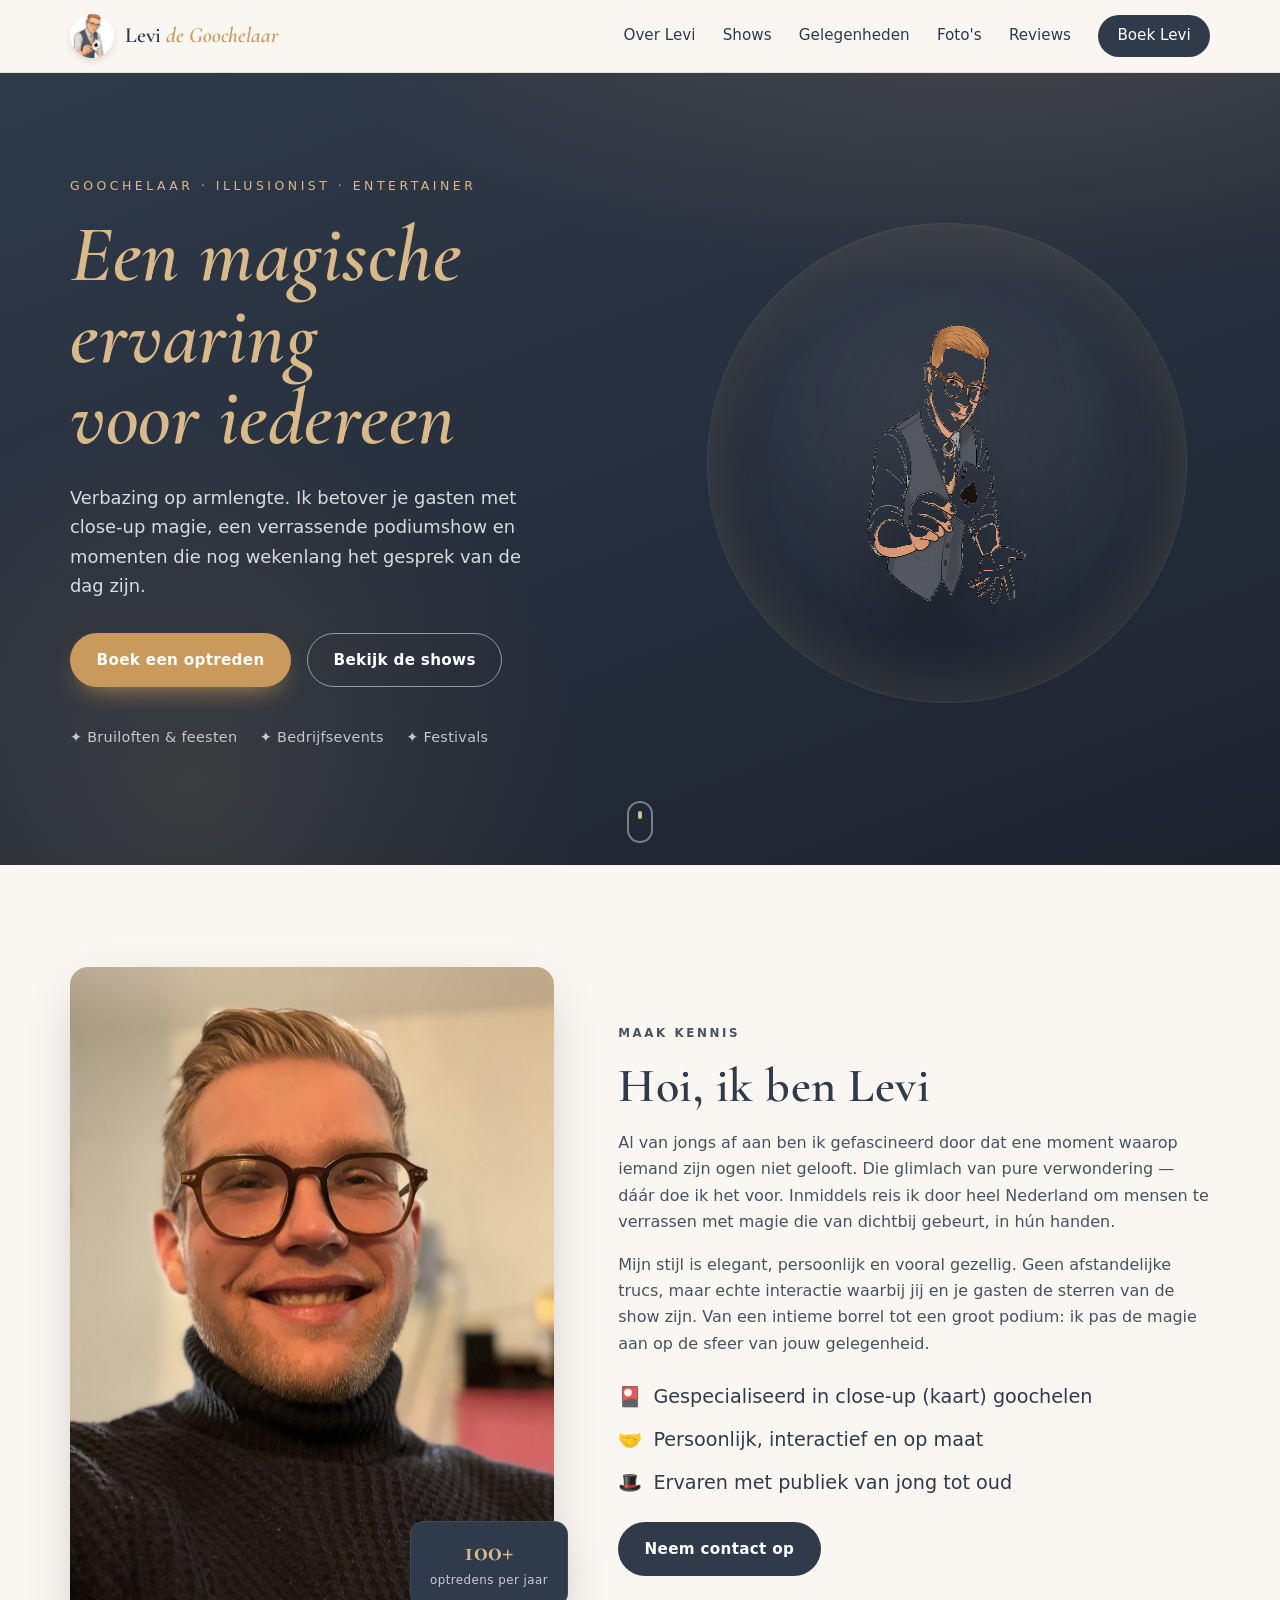
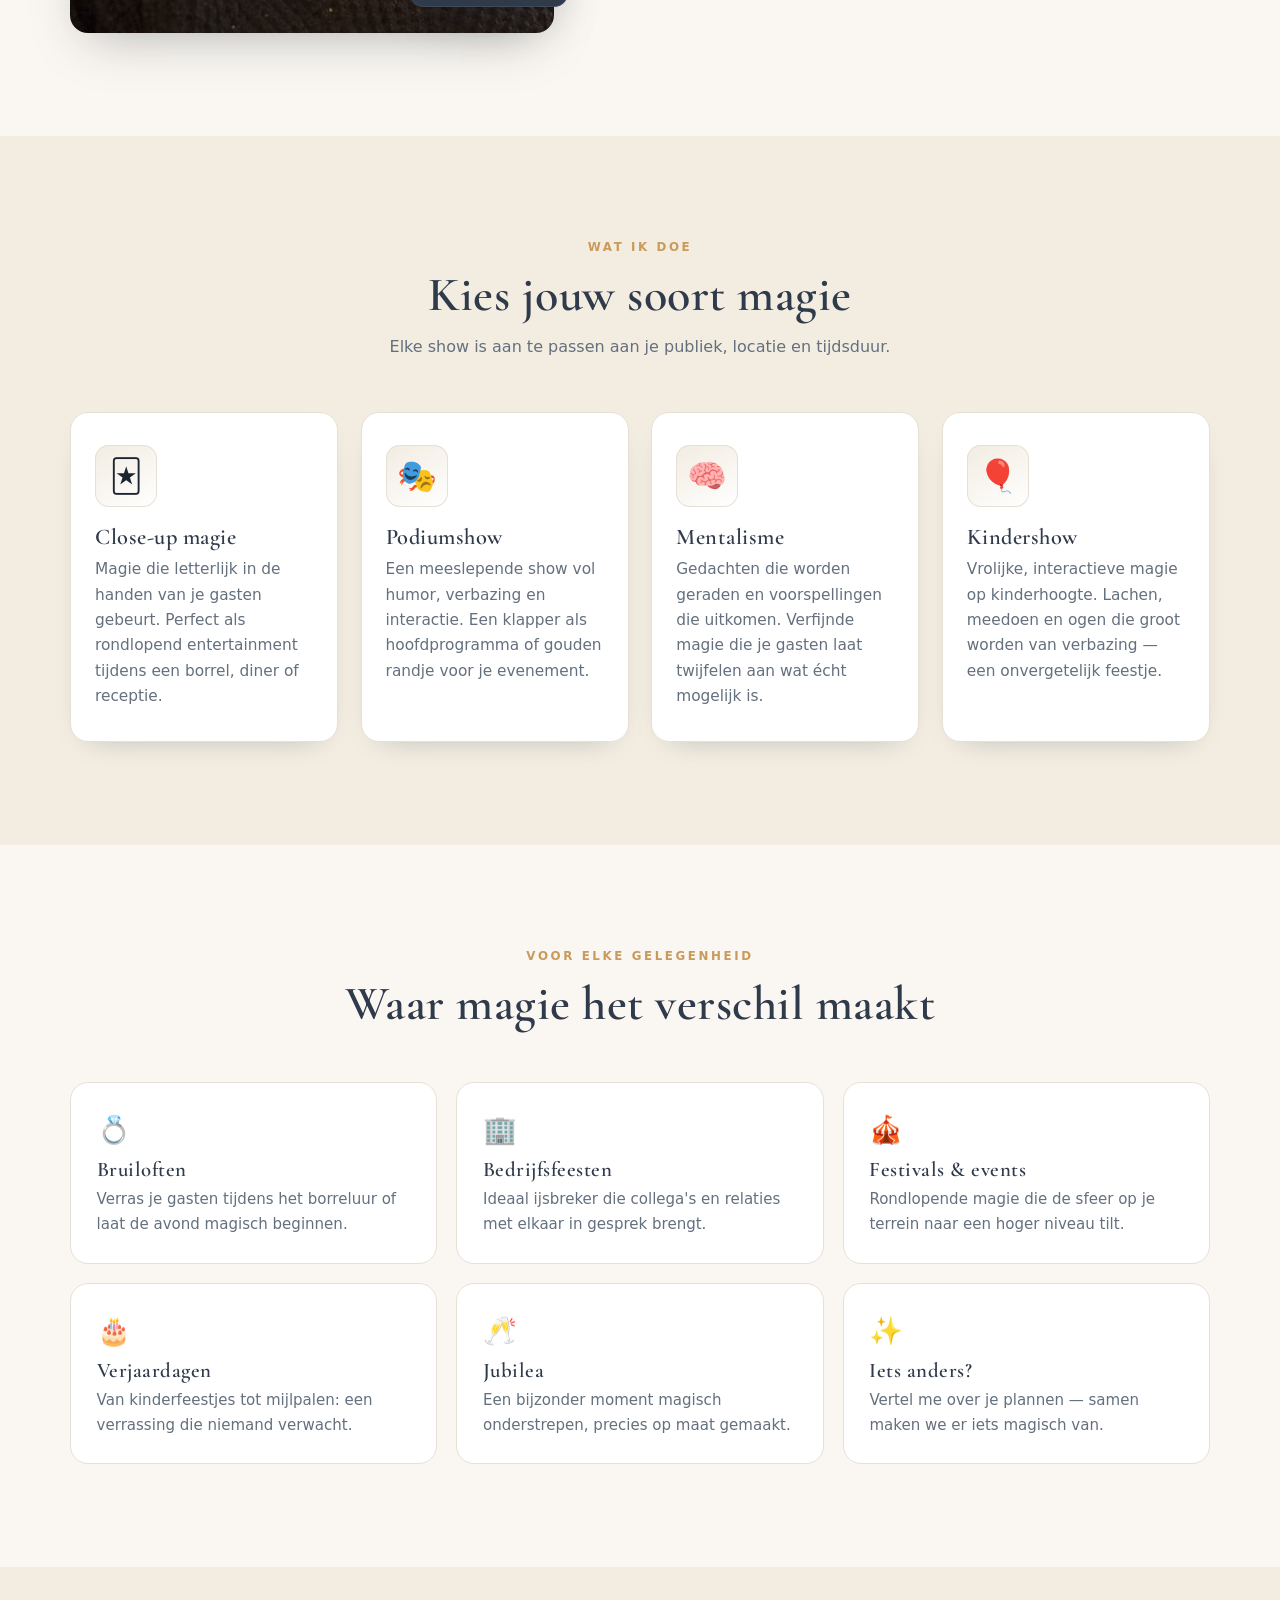
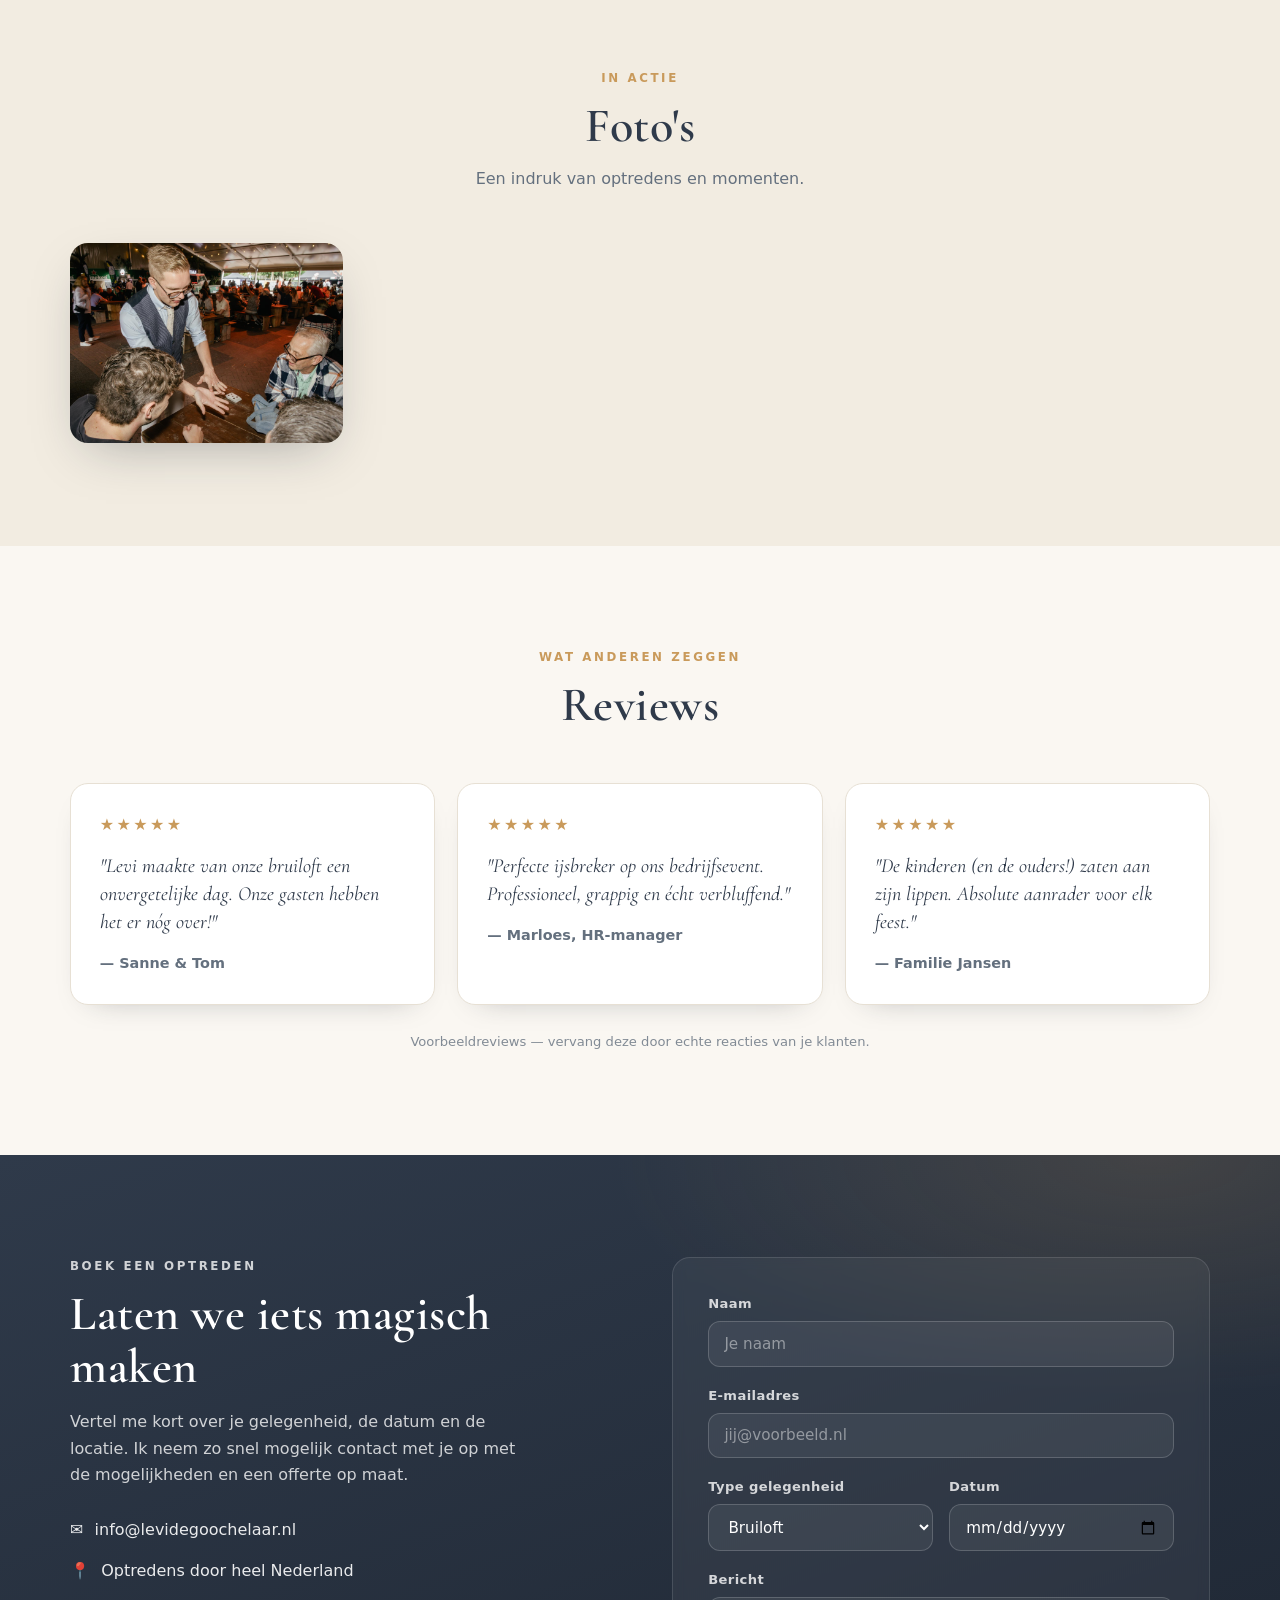
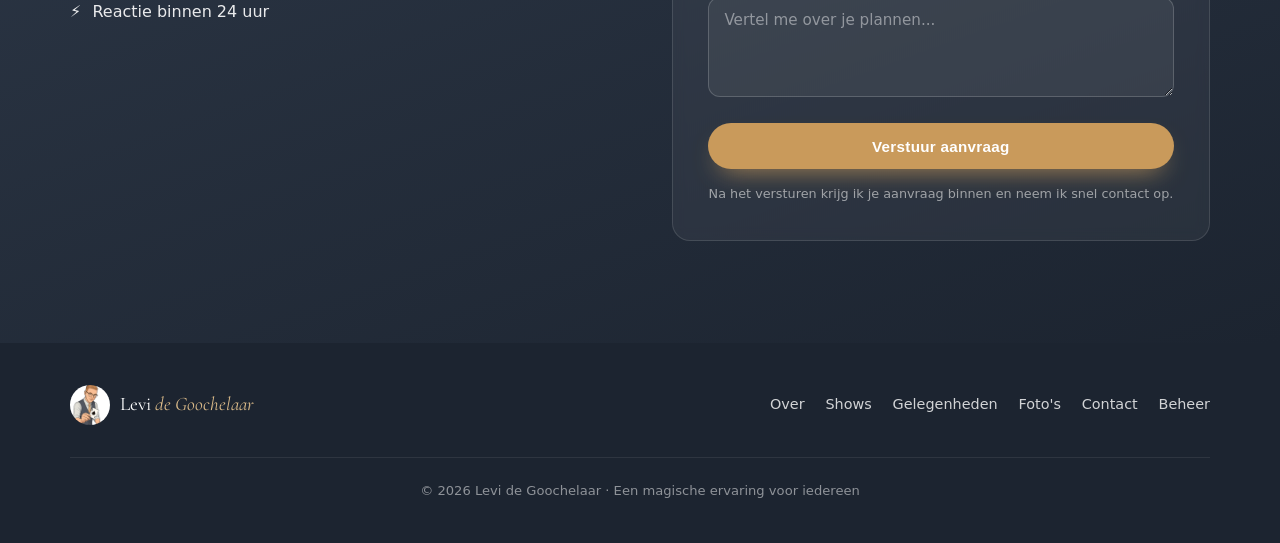
==== index.html @ 63e14ef1 "Contactformulier via Netlify Forms Formulier omgezet naar Netlify Forms (opslag + e-mailnotificatie)" ====
<!DOCTYPE html>
<html lang="nl">
<head>
  <meta charset="UTF-8" />
  <meta name="viewport" content="width=device-width, initial-scale=1.0" />
  <title>Levi de Goochelaar — Een magische ervaring voor iedereen</title>
  <meta name="description" content="Levi de Goochelaar verzorgt verbluffende close-up magie, podiumshows en kindershows voor bruiloften, bedrijfsfeesten, festivals en verjaardagen. Boek een magische ervaring!" />
  <meta name="theme-color" content="#2f3a4a" />

  <!-- Open Graph / social -->
  <meta property="og:type" content="website" />
  <meta property="og:title" content="Levi de Goochelaar — Een magische ervaring voor iedereen" />
  <meta property="og:description" content="Verbluffende close-up magie, podiumshows en kindershows voor elke gelegenheid." />
  <meta property="og:image" content="assets/img/logo-square.png" />
  <meta property="og:url" content="https://levidegoochelaar.nl" />
  <meta name="twitter:card" content="summary_large_image" />

  <link rel="canonical" href="https://levidegoochelaar.nl" />
  <link rel="preconnect" href="https://fonts.googleapis.com" />
  <link rel="preconnect" href="https://fonts.gstatic.com" crossorigin />
  <link href="https://fonts.googleapis.com/css2?family=Cormorant+Garamond:ital,wght@0,500;0,600;1,500;1,600&display=swap" rel="stylesheet" />
  <link rel="icon" type="image/png" sizes="32x32" href="assets/img/favicon-32.png" />
  <link rel="apple-touch-icon" href="assets/img/favicon-180.png" />
  <link rel="stylesheet" href="styles.css" />
  <script>document.documentElement.className += " js";</script>

  <!-- Structured data for search engines -->
  <script type="application/ld+json">
  {
    "@context": "https://schema.org",
    "@type": "Person",
    "name": "Levi de Goochelaar",
    "jobTitle": "Goochelaar",
    "description": "Goochelaar gespecialiseerd in close-up magie, podiumshows en kindershows.",
    "url": "https://levidegoochelaar.nl",
    "areaServed": "Nederland",
    "knowsAbout": ["Close-up magie", "Podiumshow", "Kindershow", "Mentalisme"]
  }
  </script>
</head>
<body>

  <!-- NAVIGATION -->
  <header class="nav" id="top">
    <div class="nav__inner">
      <a class="nav__brand" href="#top" aria-label="Levi de Goochelaar — naar boven">
        <img src="assets/img/favicon-180.png" alt="" class="nav__logo" width="44" height="44" />
        <span class="nav__name">Levi <em>de Goochelaar</em></span>
      </a>

      <button class="nav__toggle" id="navToggle" aria-label="Menu openen" aria-expanded="false">
        <span></span><span></span><span></span>
      </button>

      <nav class="nav__menu" id="navMenu">
        <a href="#over">Over Levi</a>
        <a href="#shows">Shows</a>
        <a href="#gelegenheden">Gelegenheden</a>
        <a href="#fotos">Foto's</a>
        <a href="#reviews">Reviews</a>
        <a href="#contact" class="nav__cta">Boek Levi</a>
      </nav>
    </div>
  </header>

  <!-- HERO -->
  <section class="hero">
    <div class="hero__glow" aria-hidden="true"></div>
    <div class="hero__inner">
      <div class="hero__text">
        <p class="hero__eyebrow" data-cms="hero.eyebrow">Goochelaar &middot; Illusionist &middot; Entertainer</p>
        <h1 class="hero__title"><span data-cms="hero.titleTop">Een magische ervaring</span><br><span data-cms="hero.titleBottom">voor iedereen</span></h1>
        <p class="hero__lead" data-cms="hero.lead">
          Verbazing op armlengte. Ik betover je gasten met close-up magie, een verrassende
          podiumshow en momenten die nog wekenlang het gesprek van de dag zijn.
        </p>
        <div class="hero__actions">
          <a href="#contact" class="btn btn--gold" data-cms="hero.ctaPrimary">Boek een optreden</a>
          <a href="#shows" class="btn btn--ghost" data-cms="hero.ctaSecondary">Bekijk de shows</a>
        </div>
        <ul class="hero__badges">
          <li>✦ Bruiloften &amp; feesten</li>
          <li>✦ Bedrijfsevents</li>
          <li>✦ Festivals</li>
        </ul>
      </div>
      <div class="hero__art">
        <div class="hero__disc" aria-hidden="true"></div>
        <img src="assets/img/levi-figure.png" alt="Illustratie van Levi de Goochelaar met een schoppenaas" class="hero__figure" width="500" height="500" data-cms="hero.figure" />
      </div>
    </div>
    <a href="#over" class="hero__scroll" aria-label="Scroll naar beneden">
      <span></span>
    </a>
  </section>

  <!-- OVER LEVI -->
  <section class="section" id="over">
    <div class="wrap over">
      <div class="over__media reveal">
        <img src="assets/img/levi-portret.jpg" alt="Portret van Levi" width="500" height="666" data-cms="about.portrait" />
        <div class="over__badge">
          <strong data-cms="about.badgeNumber">100+</strong>
          <span data-cms="about.badgeLabel">optredens per jaar</span>
        </div>
      </div>
      <div class="over__text reveal">
        <p class="eyebrow" data-cms="about.eyebrow">Maak kennis</p>
        <h2 data-cms="about.heading">Hoi, ik ben Levi</h2>
        <p data-cms="about.p1">
          Al van jongs af aan ben ik gefascineerd door dat ene moment waarop iemand zijn ogen
          niet gelooft. Die glimlach van pure verwondering — dáár doe ik het voor. Inmiddels reis
          ik door heel Nederland om mensen te verrassen met magie die van dichtbij gebeurt, in
          hún handen.
        </p>
        <p data-cms="about.p2">
          Mijn stijl is elegant, persoonlijk en vooral gezellig. Geen afstandelijke trucs, maar
          echte interactie waarbij jij en je gasten de sterren van de show zijn. Van een intieme
          borrel tot een groot podium: ik pas de magie aan op de sfeer van jouw gelegenheid.
        </p>
        <ul class="over__list">
          <li><span>🎴</span> <span data-cms="about.list.0">Gespecialiseerd in close-up kaart- &amp; muntmagie</span></li>
          <li><span>🤝</span> <span data-cms="about.list.1">Persoonlijk, interactief en op maat</span></li>
          <li><span>🎩</span> <span data-cms="about.list.2">Ervaren met publiek van jong tot oud</span></li>
        </ul>
        <a href="#contact" class="btn btn--dark">Neem contact op</a>
      </div>
    </div>
  </section>

  <!-- SHOWS -->
  <section class="section section--tint" id="shows">
    <div class="wrap">
      <div class="section__head reveal">
        <p class="eyebrow" data-cms="shows.eyebrow">Wat ik doe</p>
        <h2 data-cms="shows.heading">Kies jouw soort magie</h2>
        <p class="section__sub" data-cms="shows.sub">Elke show is aan te passen aan je publiek, locatie en tijdsduur.</p>
      </div>
      <div class="cards">
        <article class="card reveal">
          <div class="card__icon">🃏</div>
          <h3 data-cms="shows.items.0.title">Close-up magie</h3>
          <p data-cms="shows.items.0.text">
            Magie die letterlijk in de handen van je gasten gebeurt. Perfect als rondlopend
            entertainment tijdens een borrel, diner of receptie.
          </p>
        </article>
        <article class="card reveal">
          <div class="card__icon">🎭</div>
          <h3 data-cms="shows.items.1.title">Podiumshow</h3>
          <p data-cms="shows.items.1.text">
            Een meeslepende show vol humor, verbazing en interactie. Een klapper als
            hoofdprogramma of gouden randje voor je evenement.
          </p>
        </article>
        <article class="card reveal">
          <div class="card__icon">🧠</div>
          <h3 data-cms="shows.items.2.title">Mentalisme</h3>
          <p data-cms="shows.items.2.text">
            Gedachten die worden geraden en voorspellingen die uitkomen. Verfijnde magie die
            je gasten laat twijfelen aan wat écht mogelijk is.
          </p>
        </article>
        <article class="card reveal">
          <div class="card__icon">🎈</div>
          <h3 data-cms="shows.items.3.title">Kindershow</h3>
          <p data-cms="shows.items.3.text">
            Vrolijke, interactieve magie op kinderhoogte. Lachen, meedoen en ogen die groot
            worden van verbazing — een onvergetelijk feestje.
          </p>
        </article>
      </div>
    </div>
  </section>

  <!-- GELEGENHEDEN -->
  <section class="section" id="gelegenheden">
    <div class="wrap">
      <div class="section__head reveal">
        <p class="eyebrow" data-cms="occasions.eyebrow">Voor elke gelegenheid</p>
        <h2 data-cms="occasions.heading">Waar magie het verschil maakt</h2>
      </div>
      <div class="occasions">
        <div class="occasion reveal"><span>💍</span><h3 data-cms="occasions.items.0.title">Bruiloften</h3><p data-cms="occasions.items.0.text">Verras je gasten tijdens het borreluur of laat de avond magisch beginnen.</p></div>
        <div class="occasion reveal"><span>🏢</span><h3 data-cms="occasions.items.1.title">Bedrijfsfeesten</h3><p data-cms="occasions.items.1.text">Ideaal ijsbreker die collega's en relaties met elkaar in gesprek brengt.</p></div>
        <div class="occasion reveal"><span>🎪</span><h3 data-cms="occasions.items.2.title">Festivals &amp; events</h3><p data-cms="occasions.items.2.text">Rondlopende magie die de sfeer op je terrein naar een hoger niveau tilt.</p></div>
        <div class="occasion reveal"><span>🎂</span><h3 data-cms="occasions.items.3.title">Verjaardagen</h3><p data-cms="occasions.items.3.text">Van kinderfeestjes tot mijlpalen: een verrassing die niemand verwacht.</p></div>
        <div class="occasion reveal"><span>🥂</span><h3 data-cms="occasions.items.4.title">Jubilea</h3><p data-cms="occasions.items.4.text">Een bijzonder moment magisch onderstrepen, precies op maat gemaakt.</p></div>
        <div class="occasion reveal"><span>✨</span><h3 data-cms="occasions.items.5.title">Iets anders?</h3><p data-cms="occasions.items.5.text">Vertel me over je plannen — samen maken we er iets magisch van.</p></div>
      </div>
    </div>
  </section>

  <!-- FOTO'S -->
  <section class="section section--tint" id="fotos">
    <div class="wrap">
      <div class="section__head reveal">
        <p class="eyebrow" data-cms="gallery.eyebrow">In actie</p>
        <h2 data-cms="gallery.heading">Foto's</h2>
        <p class="section__sub" data-cms="gallery.sub">Een indruk van optredens en momenten.</p>
      </div>
      <div class="gallery" id="gallery">
        <figure class="gallery__item gallery__item--tall reveal">
          <img src="assets/img/event-trio.jpg" alt="Levi in driedelig pak met twee anderen" loading="lazy" />
        </figure>
        <figure class="gallery__item reveal">
          <img src="assets/img/event-piano.jpg" alt="Levi speelt piano tijdens een event" loading="lazy" />
        </figure>
        <figure class="gallery__item reveal">
          <img src="assets/img/logo-square.png" alt="Levi de Goochelaar logo" loading="lazy" />
        </figure>
        <figure class="gallery__item reveal">
          <img src="assets/img/levi-portret.jpg" alt="Portret van Levi" loading="lazy" />
        </figure>
      </div>
    </div>
  </section>

  <!-- REVIEWS -->
  <section class="section" id="reviews">
    <div class="wrap">
      <div class="section__head reveal">
        <p class="eyebrow" data-cms="reviews.eyebrow">Wat anderen zeggen</p>
        <h2 data-cms="reviews.heading">Reviews</h2>
      </div>
      <div class="reviews">
        <blockquote class="review reveal">
          <div class="review__stars">★★★★★</div>
          <p data-cms="reviews.items.0.quote">"Levi maakte van onze bruiloft een onvergetelijke dag. Onze gasten hebben het er nóg over!"</p>
          <cite data-cms="reviews.items.0.author">— Sanne &amp; Tom</cite>
        </blockquote>
        <blockquote class="review reveal">
          <div class="review__stars">★★★★★</div>
          <p data-cms="reviews.items.1.quote">"Perfecte ijsbreker op ons bedrijfsevent. Professioneel, grappig en écht verbluffend."</p>
          <cite data-cms="reviews.items.1.author">— Marloes, HR-manager</cite>
        </blockquote>
        <blockquote class="review reveal">
          <div class="review__stars">★★★★★</div>
          <p data-cms="reviews.items.2.quote">"De kinderen (en de ouders!) zaten aan zijn lippen. Absolute aanrader voor elk feest."</p>
          <cite data-cms="reviews.items.2.author">— Familie Jansen</cite>
        </blockquote>
      </div>
      <p class="reviews__note">Voorbeeldreviews — vervang deze door echte reacties van je klanten.</p>
    </div>
  </section>

  <!-- CONTACT -->
  <section class="section section--dark" id="contact">
    <div class="wrap contact">
      <div class="contact__intro reveal">
        <p class="eyebrow eyebrow--light" data-cms="contact.eyebrow">Boek een optreden</p>
        <h2 data-cms="contact.heading">Laten we iets magisch maken</h2>
        <p data-cms="contact.intro">
          Vertel me kort over je gelegenheid, de datum en de locatie. Ik neem zo snel mogelijk
          contact met je op met de mogelijkheden en een offerte op maat.
        </p>
        <ul class="contact__details">
          <li><span>✉️</span> <a href="mailto:info@levidegoochelaar.nl" data-cms="contact.email" data-cms-email>info@levidegoochelaar.nl</a></li>
          <li><span>📍</span> <span data-cms="contact.detailLocation">Optredens door heel Nederland</span></li>
          <li><span>⚡</span> <span data-cms="contact.detailResponse">Reactie binnen 24 uur</span></li>
        </ul>
      </div>

      <form class="contact__form reveal" id="contactForm" name="contact" method="POST" data-netlify="true" netlify-honeypot="bot-field" action="/bedankt.html">
        <!-- Nodig voor Netlify Forms -->
        <input type="hidden" name="form-name" value="contact" />
        <!-- Spam-val: mensen zien dit niet, bots vullen het in en worden geweigerd -->
        <p style="display:none;">
          <label>Niet invullen: <input name="bot-field" /></label>
        </p>
        <div class="field">
          <label for="naam">Naam</label>
          <input type="text" id="naam" name="Naam" required placeholder="Je naam" />
        </div>
        <div class="field">
          <label for="email">E-mailadres</label>
          <input type="email" id="email" name="Email" required placeholder="jij@voorbeeld.nl" />
        </div>
        <div class="field field--row">
          <div>
            <label for="soort">Type gelegenheid</label>
            <select id="soort" name="Gelegenheid">
              <option>Bruiloft</option>
              <option>Bedrijfsfeest</option>
              <option>Festival / event</option>
              <option>Verjaardag</option>
              <option>Jubileum</option>
              <option>Anders</option>
            </select>
          </div>
          <div>
            <label for="datum">Datum</label>
            <input type="date" id="datum" name="Datum" />
          </div>
        </div>
        <div class="field">
          <label for="bericht">Bericht</label>
          <textarea id="bericht" name="Bericht" rows="4" placeholder="Vertel me over je plannen..."></textarea>
        </div>
        <button type="submit" class="btn btn--gold btn--full">Verstuur aanvraag</button>
        <p class="contact__hint">Na het versturen krijg ik je aanvraag binnen en neem ik snel contact op.</p>
      </form>
    </div>
  </section>

  <!-- FOOTER -->
  <footer class="footer">
    <div class="wrap footer__inner">
      <div class="footer__brand">
        <img src="assets/img/favicon-180.png" alt="" width="40" height="40" />
        <span>Levi <em>de Goochelaar</em></span>
      </div>
      <nav class="footer__links">
        <a href="#over">Over</a>
        <a href="#shows">Shows</a>
        <a href="#gelegenheden">Gelegenheden</a>
        <a href="#fotos">Foto's</a>
        <a href="#contact">Contact</a>
        <a href="/admin/" class="footer__admin">Beheer</a>
      </nav>
      <p class="footer__copy">&copy; <span id="year"></span> Levi de Goochelaar &middot; Een magische ervaring voor iedereen</p>
    </div>
  </footer>

  <!-- Netlify Identity: nodig voor het inloggen op /admin -->
  <script src="https://identity.netlify.com/v1/netlify-identity-widget.js"></script>
  <script>
    if (window.netlifyIdentity) {
      window.netlifyIdentity.on("init", function (user) {
        if (!user) {
          window.netlifyIdentity.on("login", function () {
            document.location.href = "/admin/";
          });
        }
      });
    }
  </script>
  <script src="script.js"></script>
</body>
</html>
---- styles.css ----
/* ===== Levi de Goochelaar — styles ===== */
:root {
  --ink:        #1c2430;
  --charcoal:   #2f3a4a;
  --charcoal-2: #3a4657;
  --gold:       #c99a5b;
  --gold-soft:  #d9b988;
  --cream:      #faf7f2;
  --cream-2:    #f2ece1;
  --paper:      #ffffff;
  --muted:      #64707e;
  --line:       #e7e0d4;
  --shadow:     0 18px 50px -18px rgba(28, 36, 48, .35);
  --radius:     18px;
  --serif:      "Cormorant Garamond", "Georgia", "Times New Roman", serif;
  --sans:       "Segoe UI", system-ui, -apple-system, "Helvetica Neue", Arial, sans-serif;
}

* { box-sizing: border-box; margin: 0; padding: 0; }
html { scroll-behavior: smooth; }
body {
  font-family: var(--sans);
  color: var(--ink);
  background: var(--cream);
  line-height: 1.65;
  -webkit-font-smoothing: antialiased;
  overflow-x: hidden;
}
img { max-width: 100%; display: block; }
a { color: inherit; text-decoration: none; }

h1, h2, h3 { font-family: var(--serif); font-weight: 600; line-height: 1.1; letter-spacing: .5px; }

.wrap { width: min(1140px, 92vw); margin: 0 auto; }
.section { padding: clamp(3.5rem, 8vw, 7rem) 0; }
.section--tint { background: var(--cream-2); }

.eyebrow {
  text-transform: uppercase;
  letter-spacing: .22em;
  font-size: .74rem;
  font-weight: 700;
  color: var(--gold);
  margin-bottom: .7rem;
}
.eyebrow--light { color: var(--gold-soft); }

.section__head { text-align: center; max-width: 640px; margin: 0 auto clamp(2rem, 4vw, 3.2rem); }
.section__head h2 { font-size: clamp(2rem, 4.4vw, 3rem); color: var(--charcoal); }
.section__sub { color: var(--muted); margin-top: .8rem; }

/* ===== Buttons ===== */
.btn {
  display: inline-block;
  padding: .85rem 1.6rem;
  border-radius: 999px;
  font-weight: 600;
  font-size: .95rem;
  letter-spacing: .02em;
  cursor: pointer;
  border: 1.5px solid transparent;
  transition: transform .2s ease, box-shadow .2s ease, background .2s ease, color .2s ease;
  will-change: transform;
}
.btn:hover { transform: translateY(-2px); }
.btn--gold { background: var(--gold); color: #fff; box-shadow: 0 12px 26px -12px rgba(201,154,91,.9); }
.btn--gold:hover { background: #bd8c4b; }
.btn--ghost { border-color: rgba(255,255,255,.5); color: #fff; }
.btn--ghost:hover { background: rgba(255,255,255,.12); }
.btn--dark { background: var(--charcoal); color: #fff; }
.btn--dark:hover { background: var(--ink); }
.btn--full { width: 100%; text-align: center; }

/* ===== Navigation ===== */
.nav {
  position: sticky; top: 0; z-index: 50;
  background: rgba(250,247,242,.85);
  backdrop-filter: blur(10px);
  border-bottom: 1px solid var(--line);
  transition: box-shadow .3s ease;
}
.nav.is-scrolled { box-shadow: 0 6px 24px -18px rgba(0,0,0,.5); }
.nav__inner { width: min(1140px, 92vw); margin: 0 auto; display: flex; align-items: center; justify-content: space-between; height: 72px; }
.nav__brand { display: flex; align-items: center; gap: .7rem; }
.nav__logo { border-radius: 50%; box-shadow: 0 4px 12px -6px rgba(0,0,0,.4); }
.nav__name { font-family: var(--serif); font-size: 1.35rem; color: var(--charcoal); font-weight: 600; }
.nav__name em { color: var(--gold); font-style: italic; }
.nav__menu { display: flex; align-items: center; gap: 1.7rem; }
.nav__menu a { font-size: .95rem; font-weight: 500; color: var(--charcoal); transition: color .2s; }
.nav__menu a:hover { color: var(--gold); }
.nav__cta {
  background: var(--charcoal); color: #fff !important;
  padding: .55rem 1.2rem; border-radius: 999px;
  transition: background .2s ease, transform .2s ease;
}
.nav__cta:hover { background: var(--gold); transform: translateY(-1px); }
.nav__toggle { display: none; flex-direction: column; gap: 5px; background: none; border: 0; cursor: pointer; padding: 6px; }
.nav__toggle span { width: 26px; height: 2px; background: var(--charcoal); border-radius: 2px; transition: .3s; }

/* ===== Hero ===== */
.hero {
  position: relative;
  background:
    radial-gradient(1200px 500px at 80% -10%, rgba(201,154,91,.18), transparent 60%),
    linear-gradient(160deg, var(--charcoal) 0%, var(--ink) 100%);
  color: #fff;
  overflow: hidden;
  isolation: isolate;
}
.hero__glow {
  position: absolute; inset: 0;
  background: radial-gradient(600px 600px at 15% 90%, rgba(201,154,91,.14), transparent 65%);
  z-index: -1;
}
.hero__inner {
  width: min(1140px, 92vw); margin: 0 auto;
  display: grid; grid-template-columns: 1.05fr .95fr; align-items: center; gap: 2rem;
  padding: clamp(3rem, 7vw, 6rem) 0 clamp(4rem, 8vw, 7rem);
  min-height: 88vh;
}
.hero__eyebrow { text-transform: uppercase; letter-spacing: .28em; font-size: .78rem; color: var(--gold-soft); margin-bottom: 1.1rem; }
.hero__title { font-size: clamp(2.7rem, 6.4vw, 5rem); line-height: 1.02; }
.hero__title span { color: var(--gold-soft); font-style: italic; }
.hero__lead { margin: 1.5rem 0 2rem; font-size: 1.12rem; color: rgba(255,255,255,.82); max-width: 30rem; }
.hero__actions { display: flex; gap: 1rem; flex-wrap: wrap; }
.hero__badges { list-style: none; display: flex; gap: 1.4rem; flex-wrap: wrap; margin-top: 2.4rem; color: rgba(255,255,255,.72); font-size: .9rem; letter-spacing: .02em; }
.hero__badges li { white-space: nowrap; }

.hero__art { position: relative; display: grid; place-items: center; }
.hero__disc {
  position: absolute; width: min(30rem, 78vw); aspect-ratio: 1; border-radius: 50%;
  background: radial-gradient(circle at 50% 40%, rgba(255,255,255,.10), rgba(255,255,255,0) 62%);
  border: 1px solid rgba(255,255,255,.10);
  box-shadow: inset 0 0 60px rgba(201,154,91,.18);
}
.hero__figure {
  position: relative; width: min(26rem, 74vw);
  filter: drop-shadow(0 30px 40px rgba(0,0,0,.45));
  animation: floaty 6s ease-in-out infinite;
}
@keyframes floaty { 0%,100% { transform: translateY(0); } 50% { transform: translateY(-14px); } }

.hero__scroll { position: absolute; bottom: 22px; left: 50%; transform: translateX(-50%); width: 26px; height: 42px; border: 2px solid rgba(255,255,255,.4); border-radius: 14px; }
.hero__scroll span { position: absolute; top: 8px; left: 50%; width: 4px; height: 8px; margin-left: -2px; background: var(--gold-soft); border-radius: 2px; animation: scrolldot 1.6s ease-in-out infinite; }
@keyframes scrolldot { 0% { opacity: 0; transform: translateY(0); } 40% { opacity: 1; } 80%,100% { opacity: 0; transform: translateY(14px); } }

/* ===== Over Levi ===== */
.over { display: grid; grid-template-columns: .9fr 1.1fr; gap: clamp(2rem, 5vw, 4.5rem); align-items: center; }
.over__media { position: relative; }
.over__media img { border-radius: var(--radius); box-shadow: var(--shadow); width: 100%; object-fit: cover; }
.over__badge {
  position: absolute; right: -14px; bottom: 26px;
  background: var(--charcoal); color: #fff; border-radius: 14px;
  padding: .9rem 1.2rem; text-align: center; box-shadow: var(--shadow);
  border: 1px solid rgba(255,255,255,.08);
}
.over__badge strong { display: block; font-family: var(--serif); font-size: 1.8rem; color: var(--gold-soft); line-height: 1; }
.over__badge span { font-size: .74rem; letter-spacing: .04em; color: rgba(255,255,255,.75); }
.over__text h2 { font-size: clamp(2rem, 4.4vw, 3rem); color: var(--charcoal); margin-bottom: 1.1rem; }
.over__text p { color: #47525f; margin-bottom: 1rem; }
.over__list { list-style: none; margin: 1.5rem 0; display: grid; gap: .7rem; }
.over__list li { display: flex; align-items: center; gap: .7rem; font-weight: 500; color: var(--charcoal); }
.over__list span { font-size: 1.2rem; }

/* ===== Cards ===== */
.cards { display: grid; grid-template-columns: repeat(4, 1fr); gap: 1.4rem; }
.card {
  background: var(--paper); border: 1px solid var(--line); border-radius: var(--radius);
  padding: 2rem 1.5rem; box-shadow: 0 12px 30px -22px rgba(28,36,48,.4);
  transition: transform .25s ease, box-shadow .25s ease, border-color .25s ease;
}
.card:hover { transform: translateY(-6px); box-shadow: var(--shadow); border-color: var(--gold-soft); }
.card__icon { font-size: 2rem; width: 62px; height: 62px; display: grid; place-items: center; border-radius: 14px; background: linear-gradient(150deg, var(--cream-2), #fff); margin-bottom: 1.1rem; box-shadow: inset 0 0 0 1px var(--line); }
.card h3 { font-size: 1.4rem; color: var(--charcoal); margin-bottom: .5rem; }
.card p { color: var(--muted); font-size: .96rem; }

/* ===== Occasions ===== */
.occasions { display: grid; grid-template-columns: repeat(3, 1fr); gap: 1.2rem; }
.occasion {
  background: var(--paper); border: 1px solid var(--line); border-radius: var(--radius);
  padding: 1.6rem; display: flex; flex-direction: column; gap: .35rem;
  transition: transform .25s ease, box-shadow .25s ease;
}
.occasion:hover { transform: translateY(-4px); box-shadow: var(--shadow); }
.occasion span { font-size: 1.7rem; }
.occasion h3 { font-size: 1.3rem; color: var(--charcoal); }
.occasion p { color: var(--muted); font-size: .94rem; }

/* ===== Gallery ===== */
.gallery { display: grid; grid-template-columns: repeat(4, 1fr); grid-auto-rows: 200px; gap: 1rem; }
.gallery__item { overflow: hidden; border-radius: var(--radius); box-shadow: var(--shadow); margin: 0; }
.gallery__item img { width: 100%; height: 100%; object-fit: cover; transition: transform .5s ease; }
.gallery__item:hover img { transform: scale(1.06); }
.gallery__item--tall { grid-row: span 2; }

/* ===== Reviews ===== */
.reviews { display: grid; grid-template-columns: repeat(3, 1fr); gap: 1.4rem; }
.review {
  background: var(--paper); border: 1px solid var(--line); border-radius: var(--radius);
  padding: 1.8rem; box-shadow: 0 12px 30px -22px rgba(28,36,48,.4);
}
.review__stars { color: var(--gold); letter-spacing: .15em; margin-bottom: .8rem; }
.review p { font-family: var(--serif); font-size: 1.25rem; font-style: italic; color: var(--charcoal); line-height: 1.4; }
.review cite { display: block; margin-top: 1rem; font-style: normal; font-weight: 600; color: var(--muted); font-size: .9rem; }
.reviews__note { text-align: center; margin-top: 1.6rem; font-size: .82rem; color: var(--muted); opacity: .8; }

/* ===== Contact ===== */
.section--dark {
  background:
    radial-gradient(900px 400px at 90% 0%, rgba(201,154,91,.16), transparent 60%),
    linear-gradient(160deg, var(--charcoal) 0%, var(--ink) 100%);
  color: #fff;
}
.contact { display: grid; grid-template-columns: 1fr 1fr; gap: clamp(2rem, 5vw, 4rem); align-items: start; }
.contact__intro h2 { font-size: clamp(2rem, 4.4vw, 3rem); margin-bottom: 1rem; }
.contact__intro p { color: rgba(255,255,255,.78); max-width: 28rem; }
.contact__details { list-style: none; margin-top: 1.8rem; display: grid; gap: .9rem; }
.contact__details li { display: flex; align-items: center; gap: .7rem; color: rgba(255,255,255,.9); }
.contact__details a:hover { color: var(--gold-soft); }

.contact__form { background: rgba(255,255,255,.05); border: 1px solid rgba(255,255,255,.12); border-radius: var(--radius); padding: clamp(1.4rem, 3vw, 2.2rem); backdrop-filter: blur(6px); }
.field { margin-bottom: 1.1rem; }
.field--row { display: grid; grid-template-columns: 1fr 1fr; gap: 1rem; }
.field label { display: block; font-size: .82rem; font-weight: 600; letter-spacing: .03em; margin-bottom: .4rem; color: rgba(255,255,255,.8); }
.field input, .field select, .field textarea {
  width: 100%; padding: .8rem .95rem; border-radius: 12px;
  border: 1px solid rgba(255,255,255,.18); background: rgba(255,255,255,.06); color: #fff;
  font-family: inherit; font-size: .95rem; transition: border-color .2s, background .2s;
}
.field input::placeholder, .field textarea::placeholder { color: rgba(255,255,255,.45); }
.field input:focus, .field select:focus, .field textarea:focus { outline: none; border-color: var(--gold); background: rgba(255,255,255,.1); }
.field select option { color: #1c2430; }
.field textarea { resize: vertical; }
.contact__hint { text-align: center; font-size: .8rem; color: rgba(255,255,255,.55); margin-top: .9rem; }

/* ===== Footer ===== */
.footer { background: var(--ink); color: rgba(255,255,255,.8); padding: 2.6rem 0; }
.footer__inner { display: flex; align-items: center; justify-content: space-between; gap: 1.4rem; flex-wrap: wrap; }
.footer__brand { display: flex; align-items: center; gap: .6rem; font-family: var(--serif); font-size: 1.2rem; color: #fff; }
.footer__brand img { border-radius: 50%; }
.footer__brand em { color: var(--gold-soft); font-style: italic; }
.footer__links { display: flex; gap: 1.3rem; flex-wrap: wrap; }
.footer__links a { font-size: .9rem; transition: color .2s; }
.footer__links a:hover { color: var(--gold-soft); }
.footer__copy { font-size: .82rem; color: rgba(255,255,255,.5); width: 100%; text-align: center; margin-top: .6rem; padding-top: 1.4rem; border-top: 1px solid rgba(255,255,255,.08); }

/* ===== Reveal animation (only when JS is active) ===== */
.js .reveal { opacity: 0; transform: translateY(26px); transition: opacity .7s ease, transform .7s ease; }
.js .reveal.is-visible { opacity: 1; transform: none; }

/* ===== Responsive ===== */
@media (max-width: 960px) {
  .cards { grid-template-columns: repeat(2, 1fr); }
  .occasions { grid-template-columns: repeat(2, 1fr); }
  .reviews { grid-template-columns: 1fr; max-width: 560px; margin: 0 auto; }
  .hero__inner { grid-template-columns: 1fr; text-align: center; min-height: auto; }
  .hero__text { order: 2; }
  .hero__art { order: 1; }
  .hero__lead { margin-left: auto; margin-right: auto; }
  .hero__actions, .hero__badges { justify-content: center; }
  .over { grid-template-columns: 1fr; }
  .over__media { max-width: 420px; margin: 0 auto; }
  .contact { grid-template-columns: 1fr; }
}
@media (max-width: 680px) {
  .nav__toggle { display: flex; }
  .nav__menu {
    position: absolute; top: 72px; left: 0; right: 0;
    flex-direction: column; align-items: stretch; gap: 0;
    background: var(--cream); border-bottom: 1px solid var(--line);
    padding: .5rem 6vw 1.4rem;
    transform: translateY(-140%); transition: transform .35s ease; box-shadow: var(--shadow);
  }
  .nav__menu.is-open { transform: translateY(0); }
  .nav__menu a { padding: .85rem 0; border-bottom: 1px solid var(--line); }
  .nav__cta { text-align: center; margin-top: .8rem; border-bottom: 0 !important; }
  .cards, .occasions { grid-template-columns: 1fr; }
  .gallery { grid-template-columns: repeat(2, 1fr); grid-auto-rows: 160px; }
  .field--row { grid-template-columns: 1fr; }
  .footer__inner { flex-direction: column; text-align: center; }
}

@media (prefers-reduced-motion: reduce) {
  * { animation: none !important; scroll-behavior: auto; }
  .reveal { opacity: 1; transform: none; transition: none; }
}
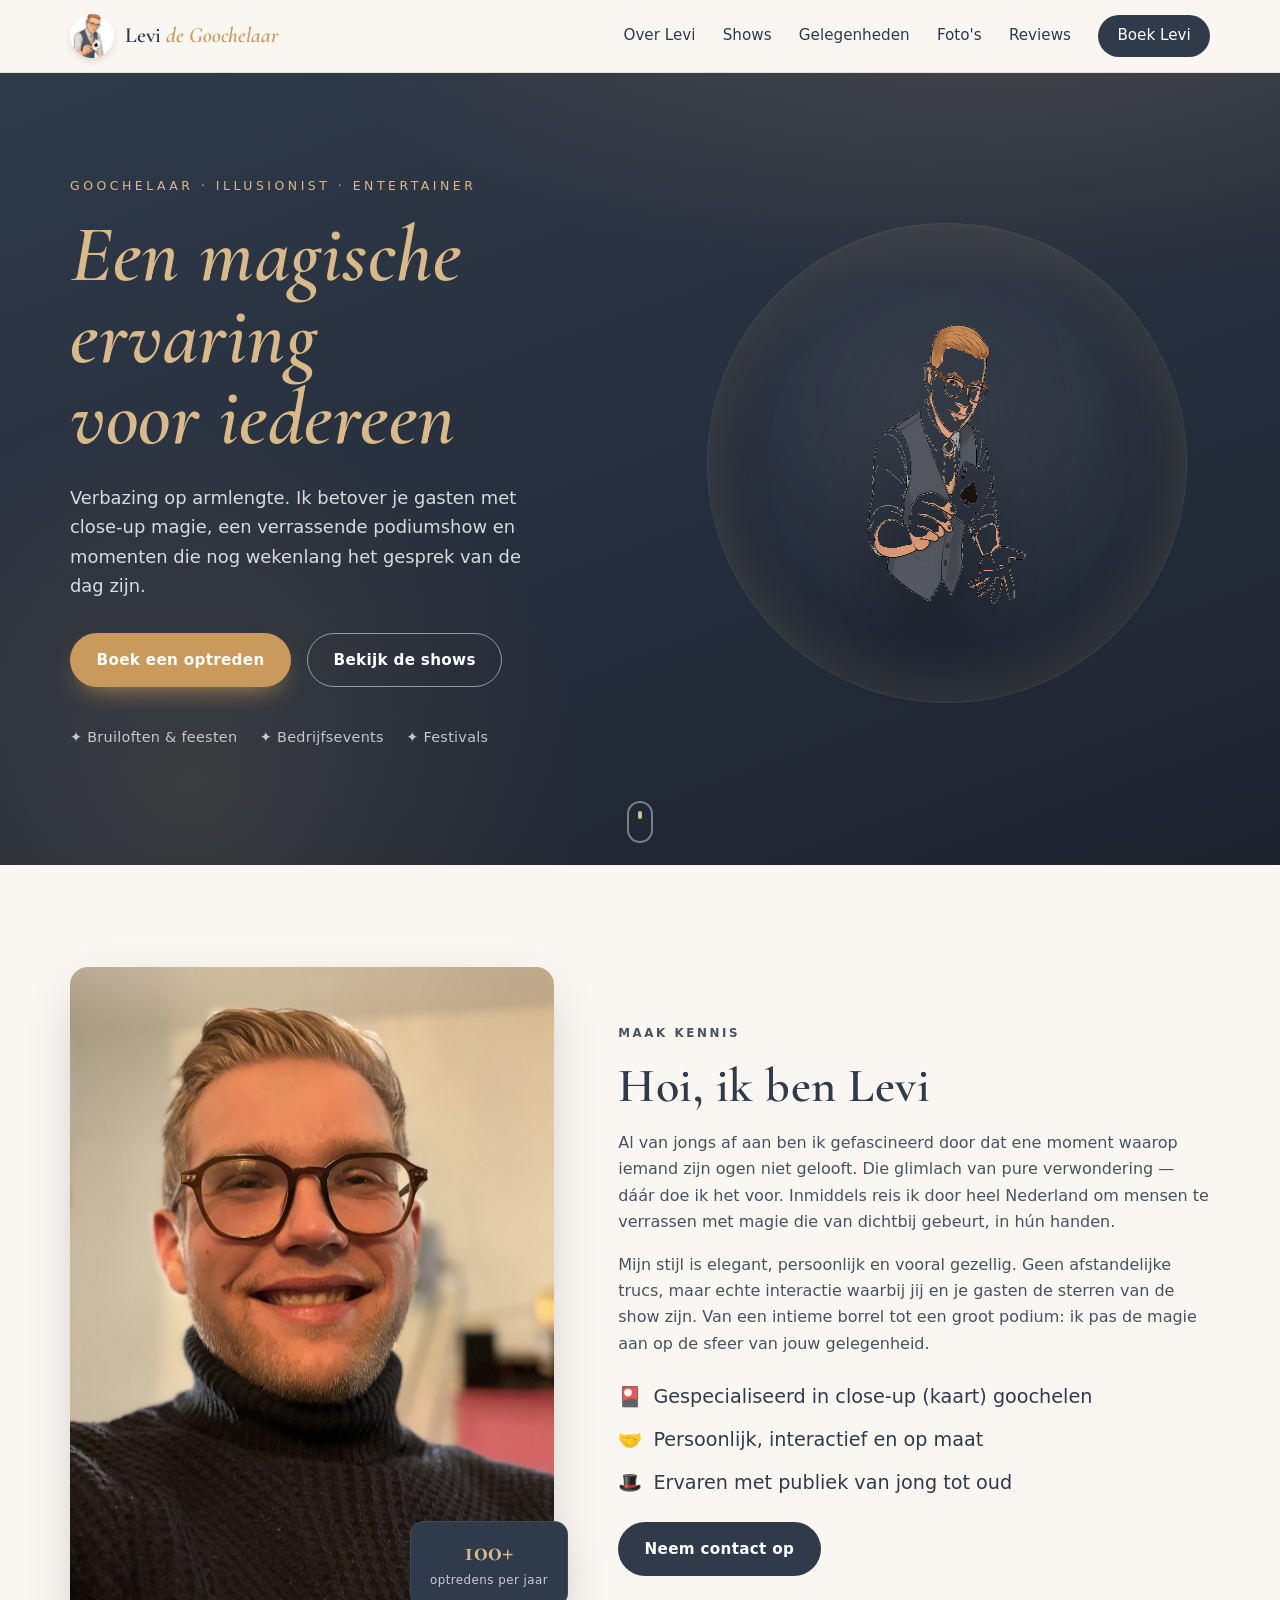
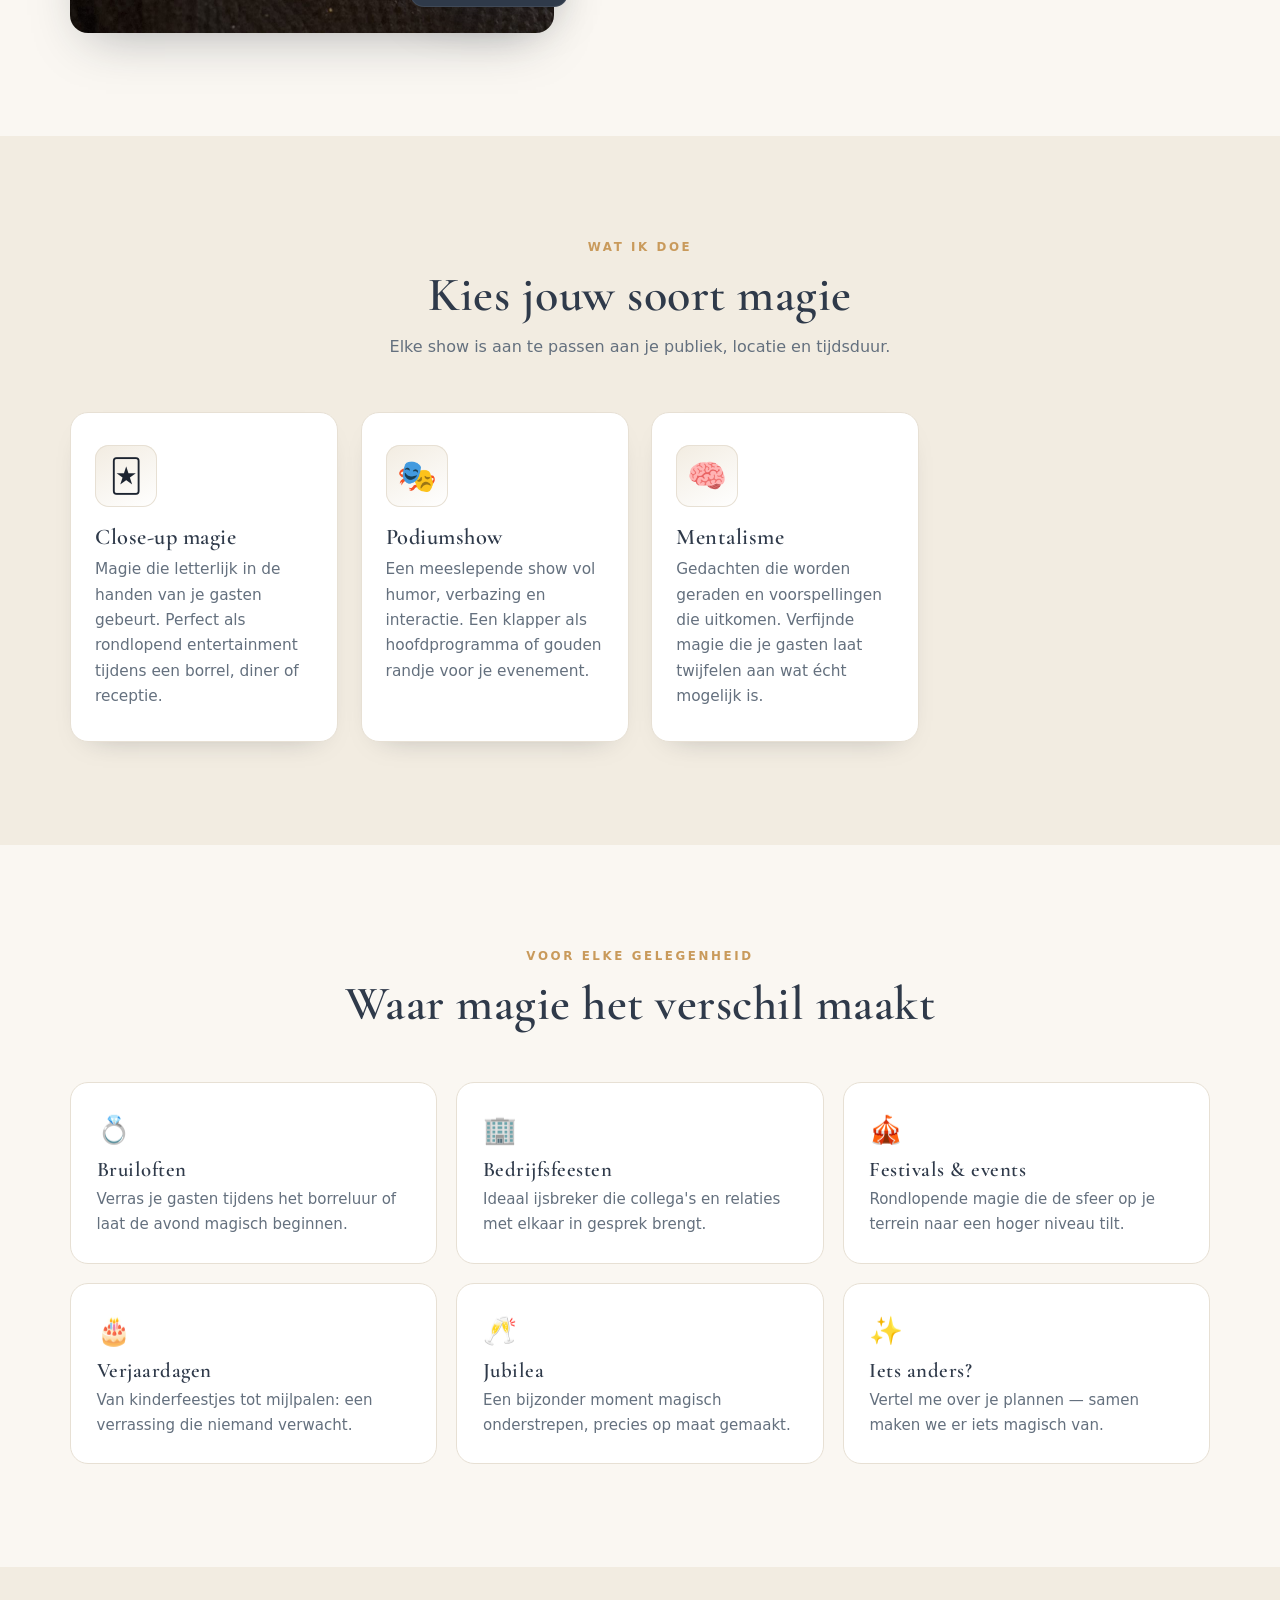
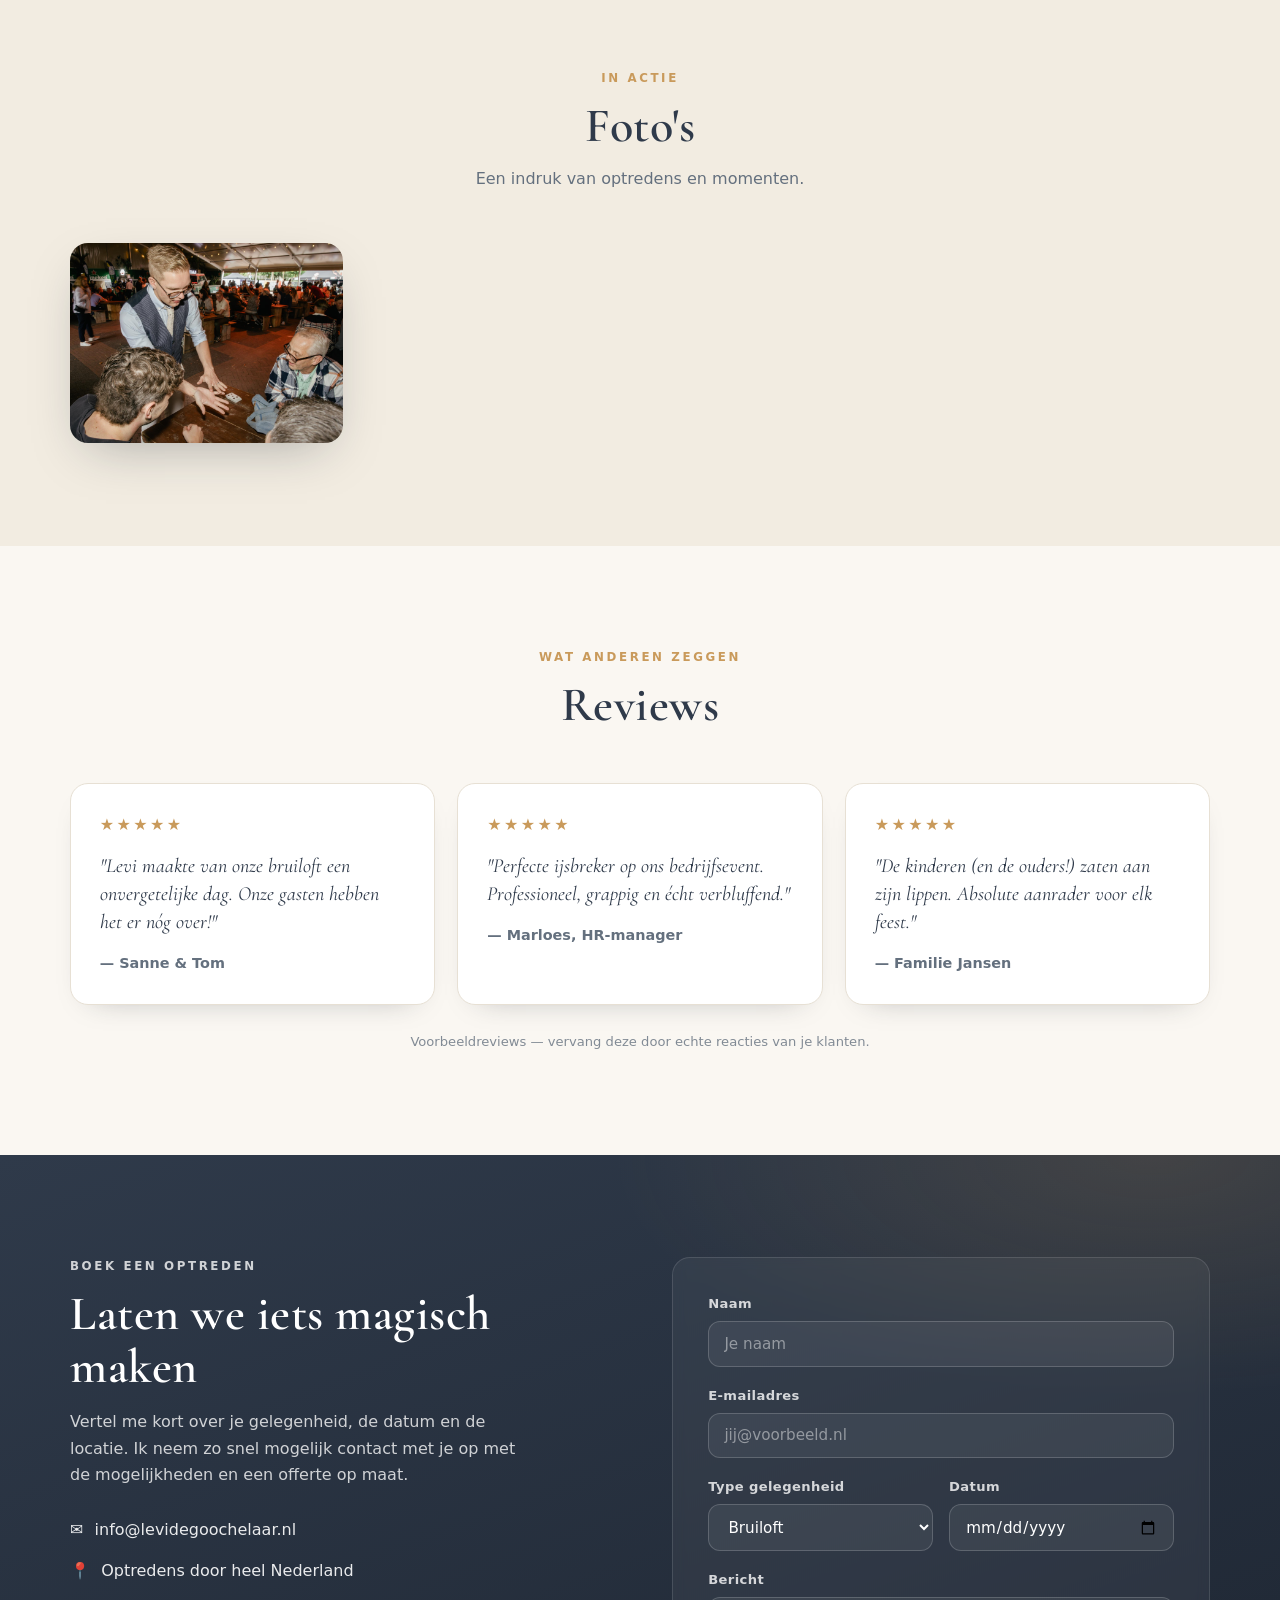
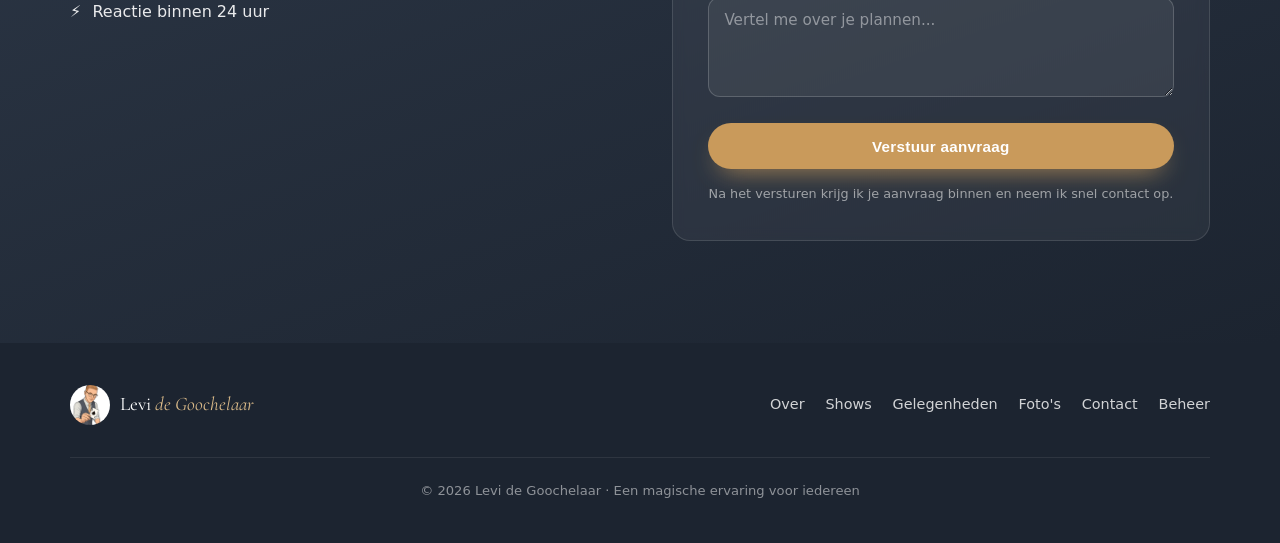
==== commit cdfe8fde: "Maak shows en gelegenheden dynamisch (toevoegen/verwijderen werkt nu) Shows en gelegenheden worden n" ====
--- a/index.html
+++ b/index.html
@@ -136,7 +136,7 @@
         <h2 data-cms="shows.heading">Kies jouw soort magie</h2>
         <p class="section__sub" data-cms="shows.sub">Elke show is aan te passen aan je publiek, locatie en tijdsduur.</p>
       </div>
-      <div class="cards">
+      <div class="cards" id="showsList">
         <article class="card reveal">
           <div class="card__icon">🃏</div>
           <h3 data-cms="shows.items.0.title">Close-up magie</h3>
@@ -180,7 +180,7 @@
         <p class="eyebrow" data-cms="occasions.eyebrow">Voor elke gelegenheid</p>
         <h2 data-cms="occasions.heading">Waar magie het verschil maakt</h2>
       </div>
-      <div class="occasions">
+      <div class="occasions" id="occasionsList">
         <div class="occasion reveal"><span>💍</span><h3 data-cms="occasions.items.0.title">Bruiloften</h3><p data-cms="occasions.items.0.text">Verras je gasten tijdens het borreluur of laat de avond magisch beginnen.</p></div>
         <div class="occasion reveal"><span>🏢</span><h3 data-cms="occasions.items.1.title">Bedrijfsfeesten</h3><p data-cms="occasions.items.1.text">Ideaal ijsbreker die collega's en relaties met elkaar in gesprek brengt.</p></div>
         <div class="occasion reveal"><span>🎪</span><h3 data-cms="occasions.items.2.title">Festivals &amp; events</h3><p data-cms="occasions.items.2.text">Rondlopende magie die de sfeer op je terrein naar een hoger niveau tilt.</p></div>
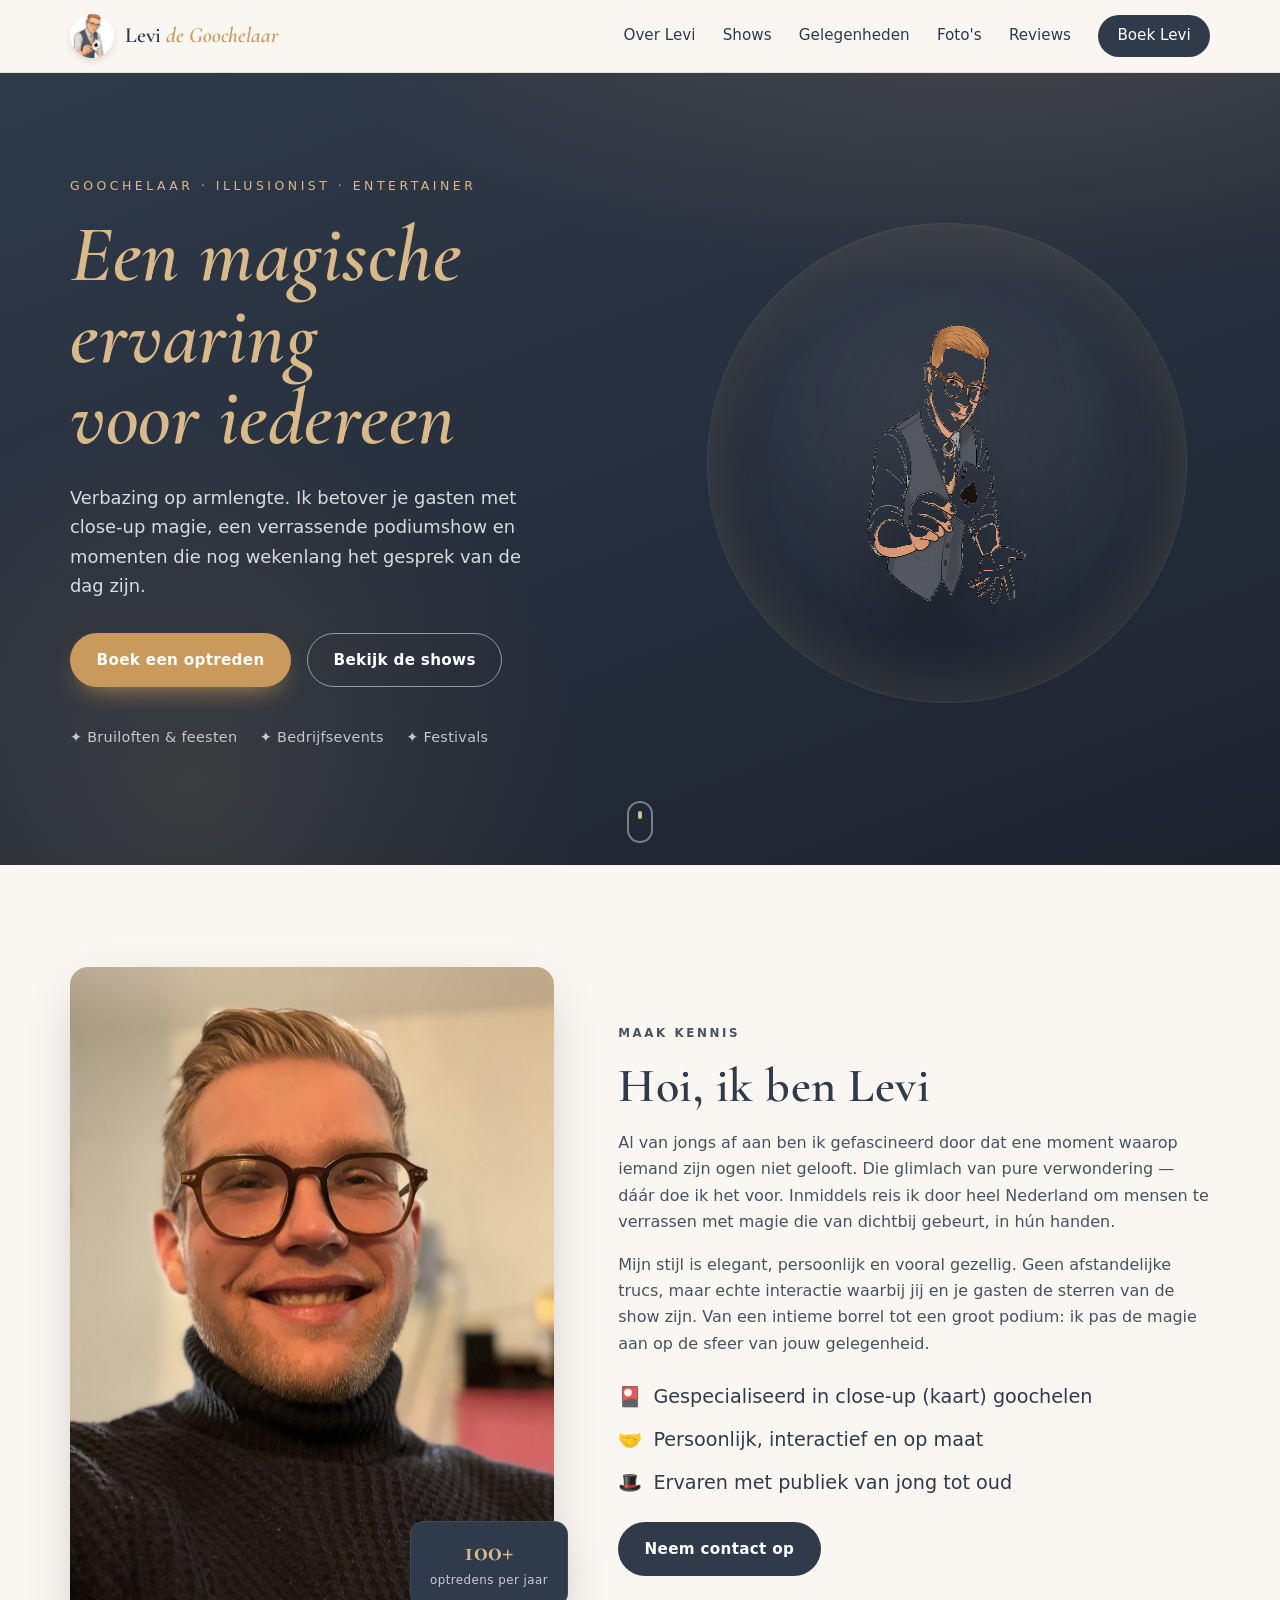
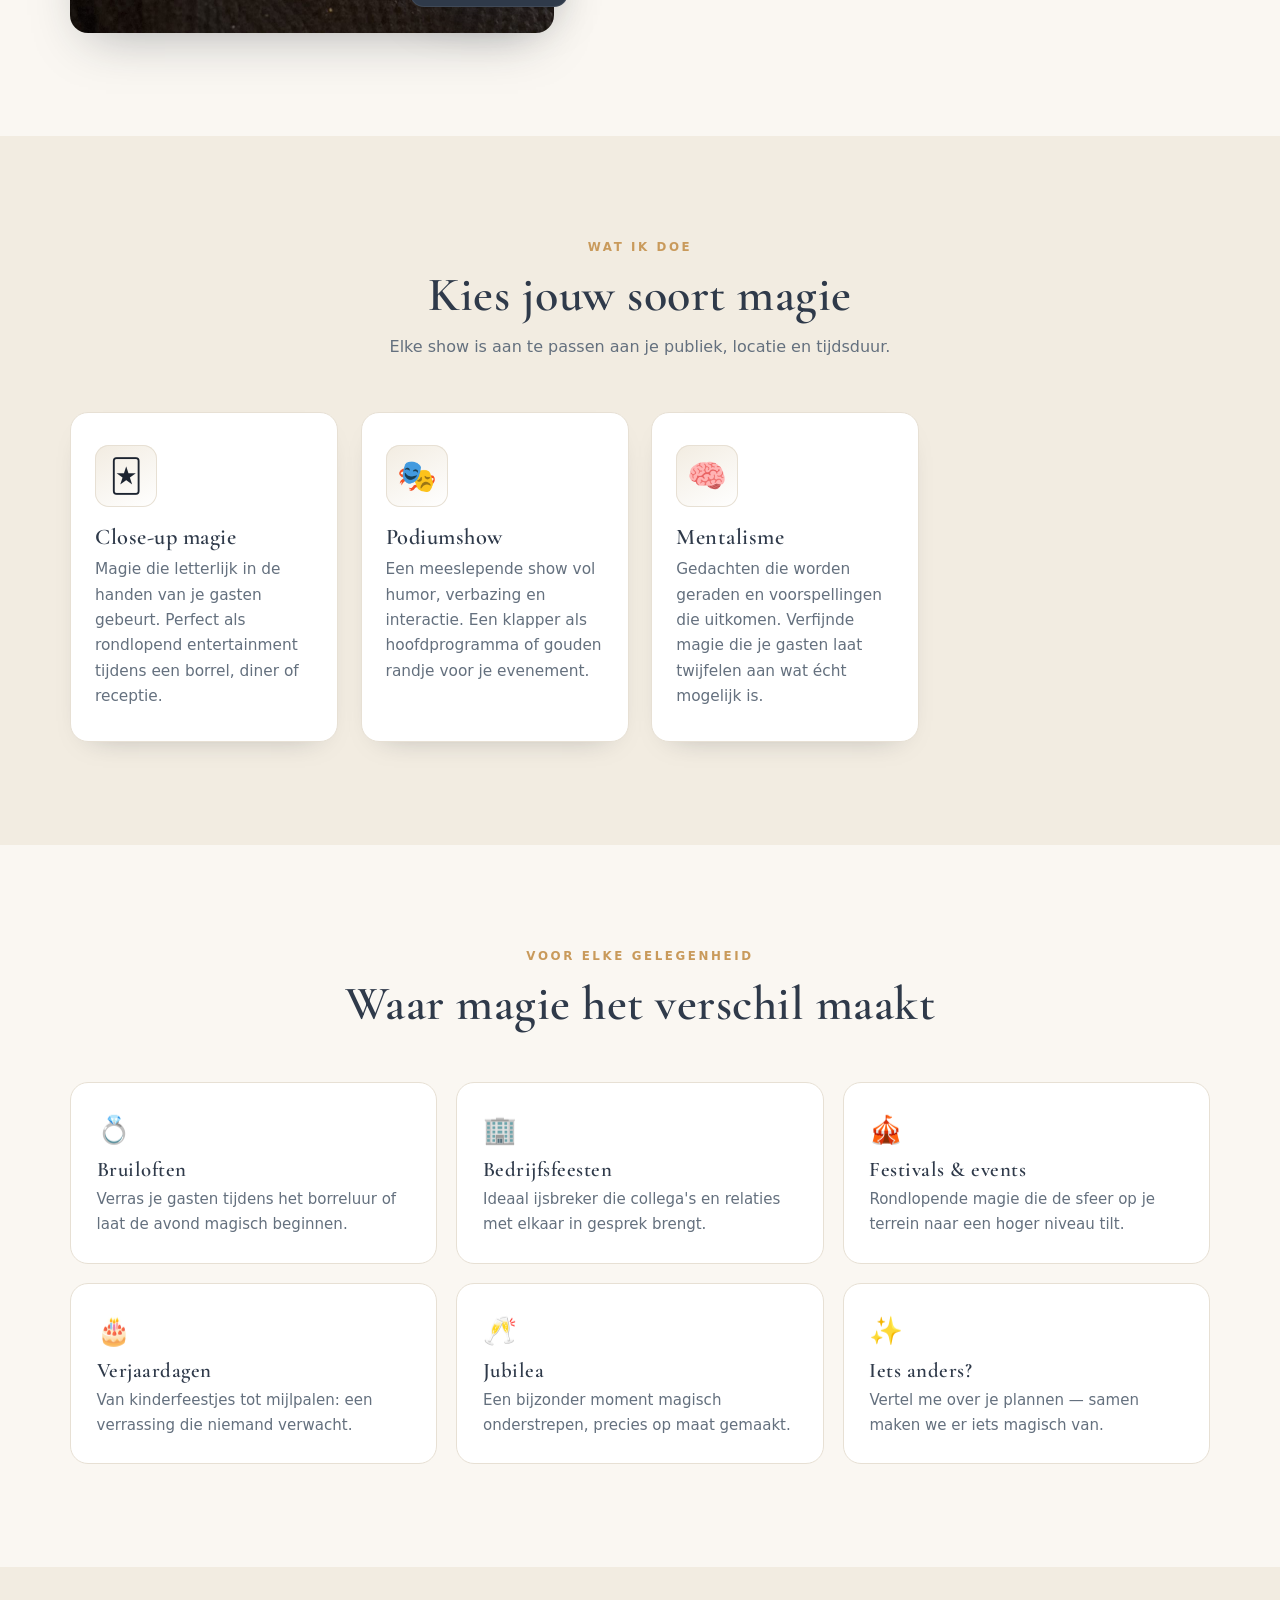
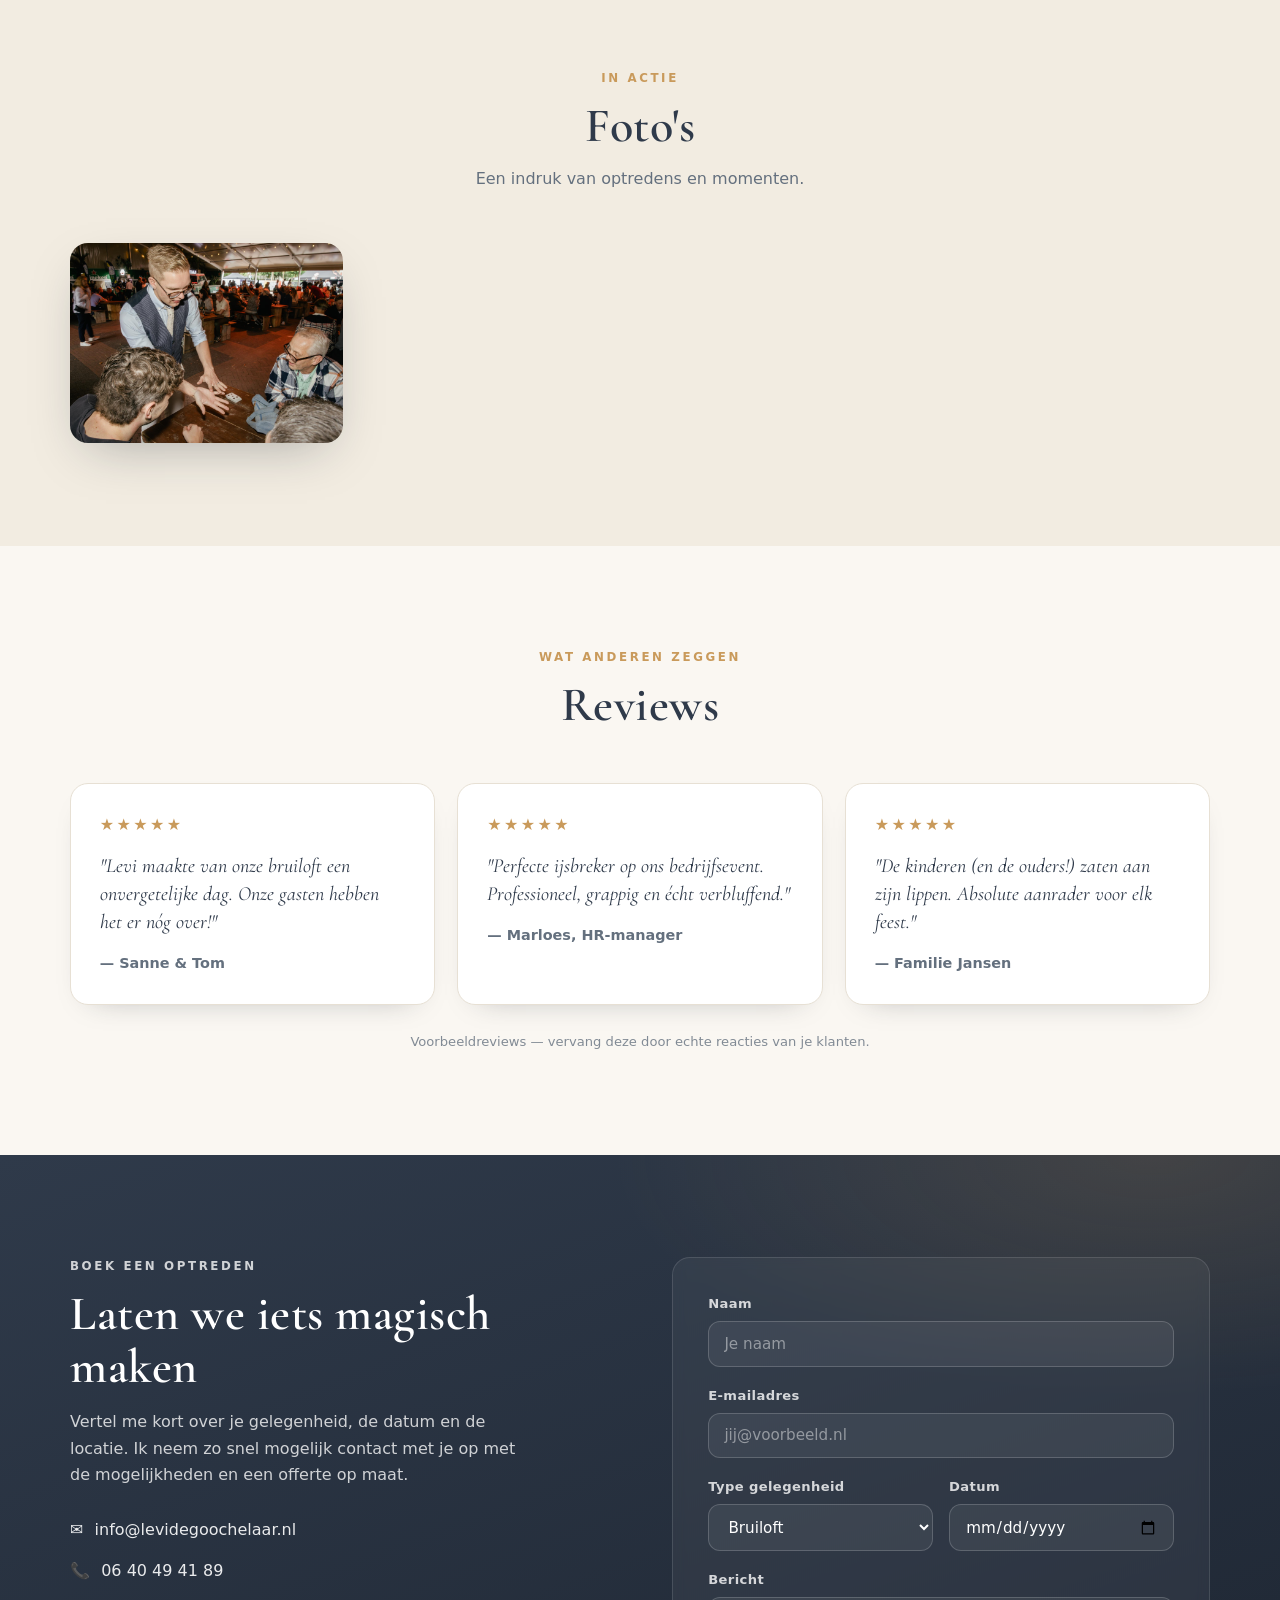
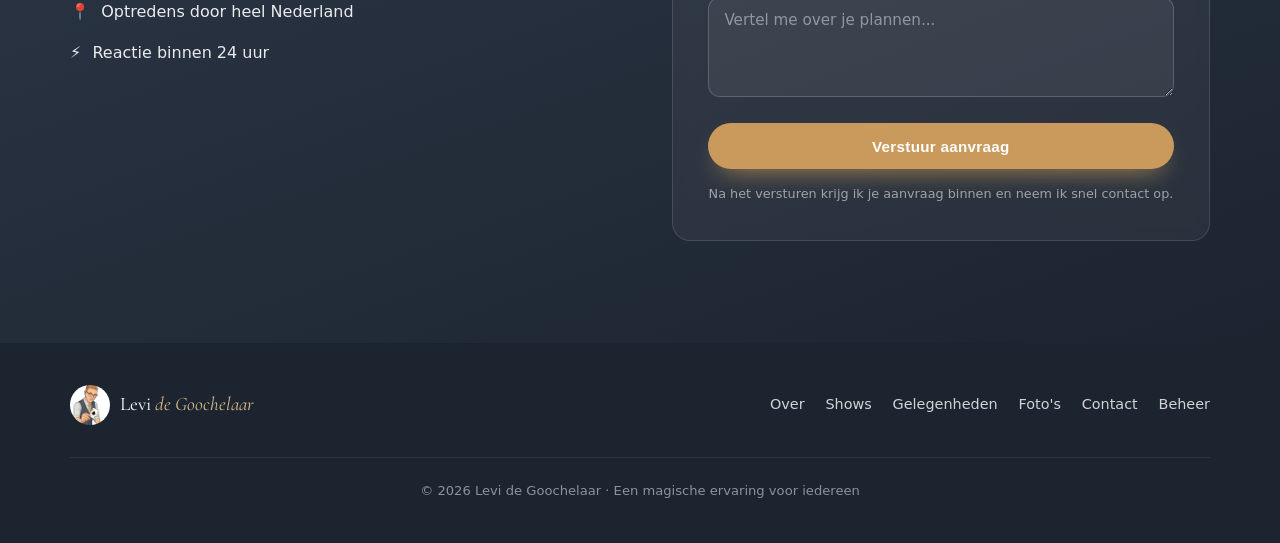
==== commit ffda74b2: "Voeg telefoonnummer toe aan contactsectie Klikbare bel-link in de contactgegevens; ook bewerkbaar vi" ====
--- a/index.html
+++ b/index.html
@@ -256,6 +256,7 @@
         </p>
         <ul class="contact__details">
           <li><span>✉️</span> <a href="mailto:info@levidegoochelaar.nl" data-cms="contact.email" data-cms-email>info@levidegoochelaar.nl</a></li>
+          <li><span>📞</span> <a href="tel:0640494189" data-cms="contact.phone" data-cms-phone>06 40 49 41 89</a></li>
           <li><span>📍</span> <span data-cms="contact.detailLocation">Optredens door heel Nederland</span></li>
           <li><span>⚡</span> <span data-cms="contact.detailResponse">Reactie binnen 24 uur</span></li>
         </ul>
@@ -322,6 +323,16 @@
     </div>
   </footer>
 
+  <!-- Verborgen hulpformulier: zorgt dat Netlify het contactformulier altijd
+       herkent bij een deploy (officieel aanbevolen). Wordt nooit getoond of verstuurd. -->
+  <form name="contact" netlify netlify-honeypot="bot-field" hidden>
+    <input type="text" name="Naam" />
+    <input type="email" name="Email" />
+    <input type="text" name="Gelegenheid" />
+    <input type="date" name="Datum" />
+    <textarea name="Bericht"></textarea>
+  </form>
+
   <!-- Netlify Identity: nodig voor het inloggen op /admin -->
   <script src="https://identity.netlify.com/v1/netlify-identity-widget.js"></script>
   <script>
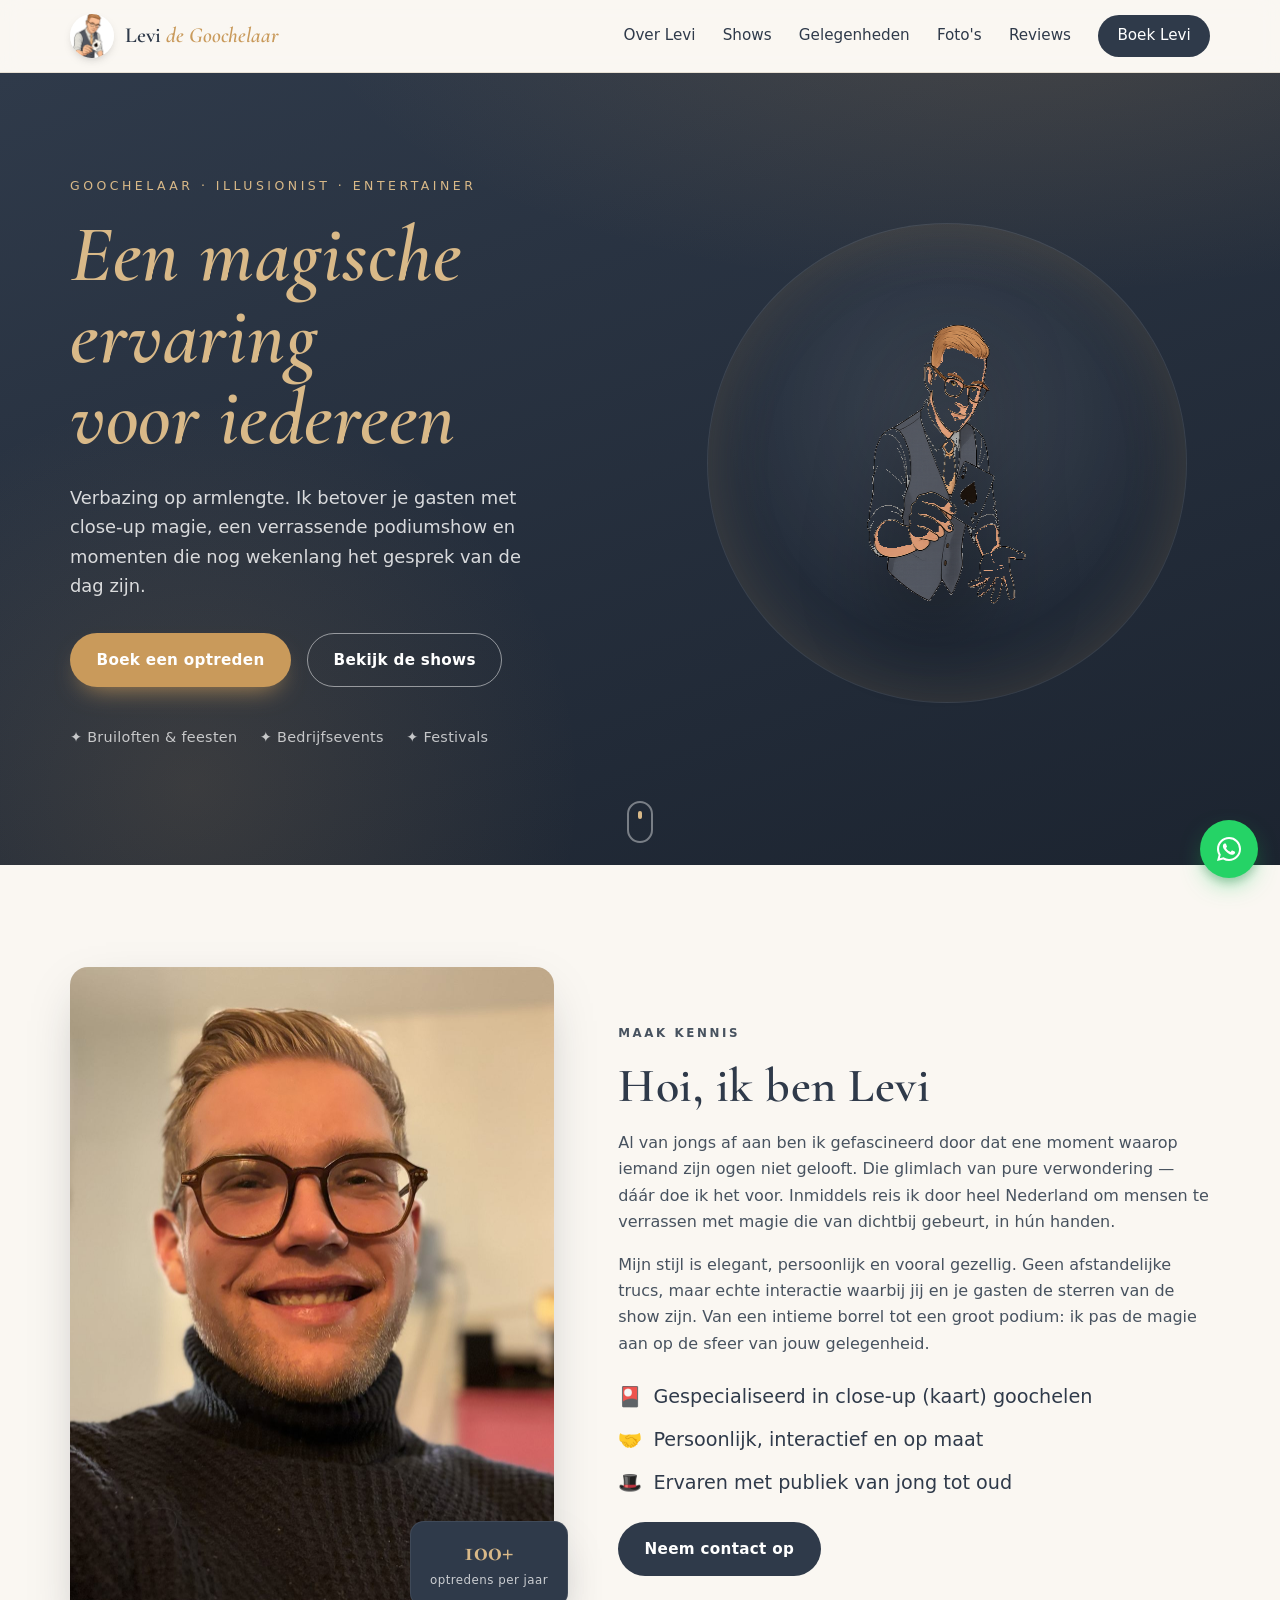
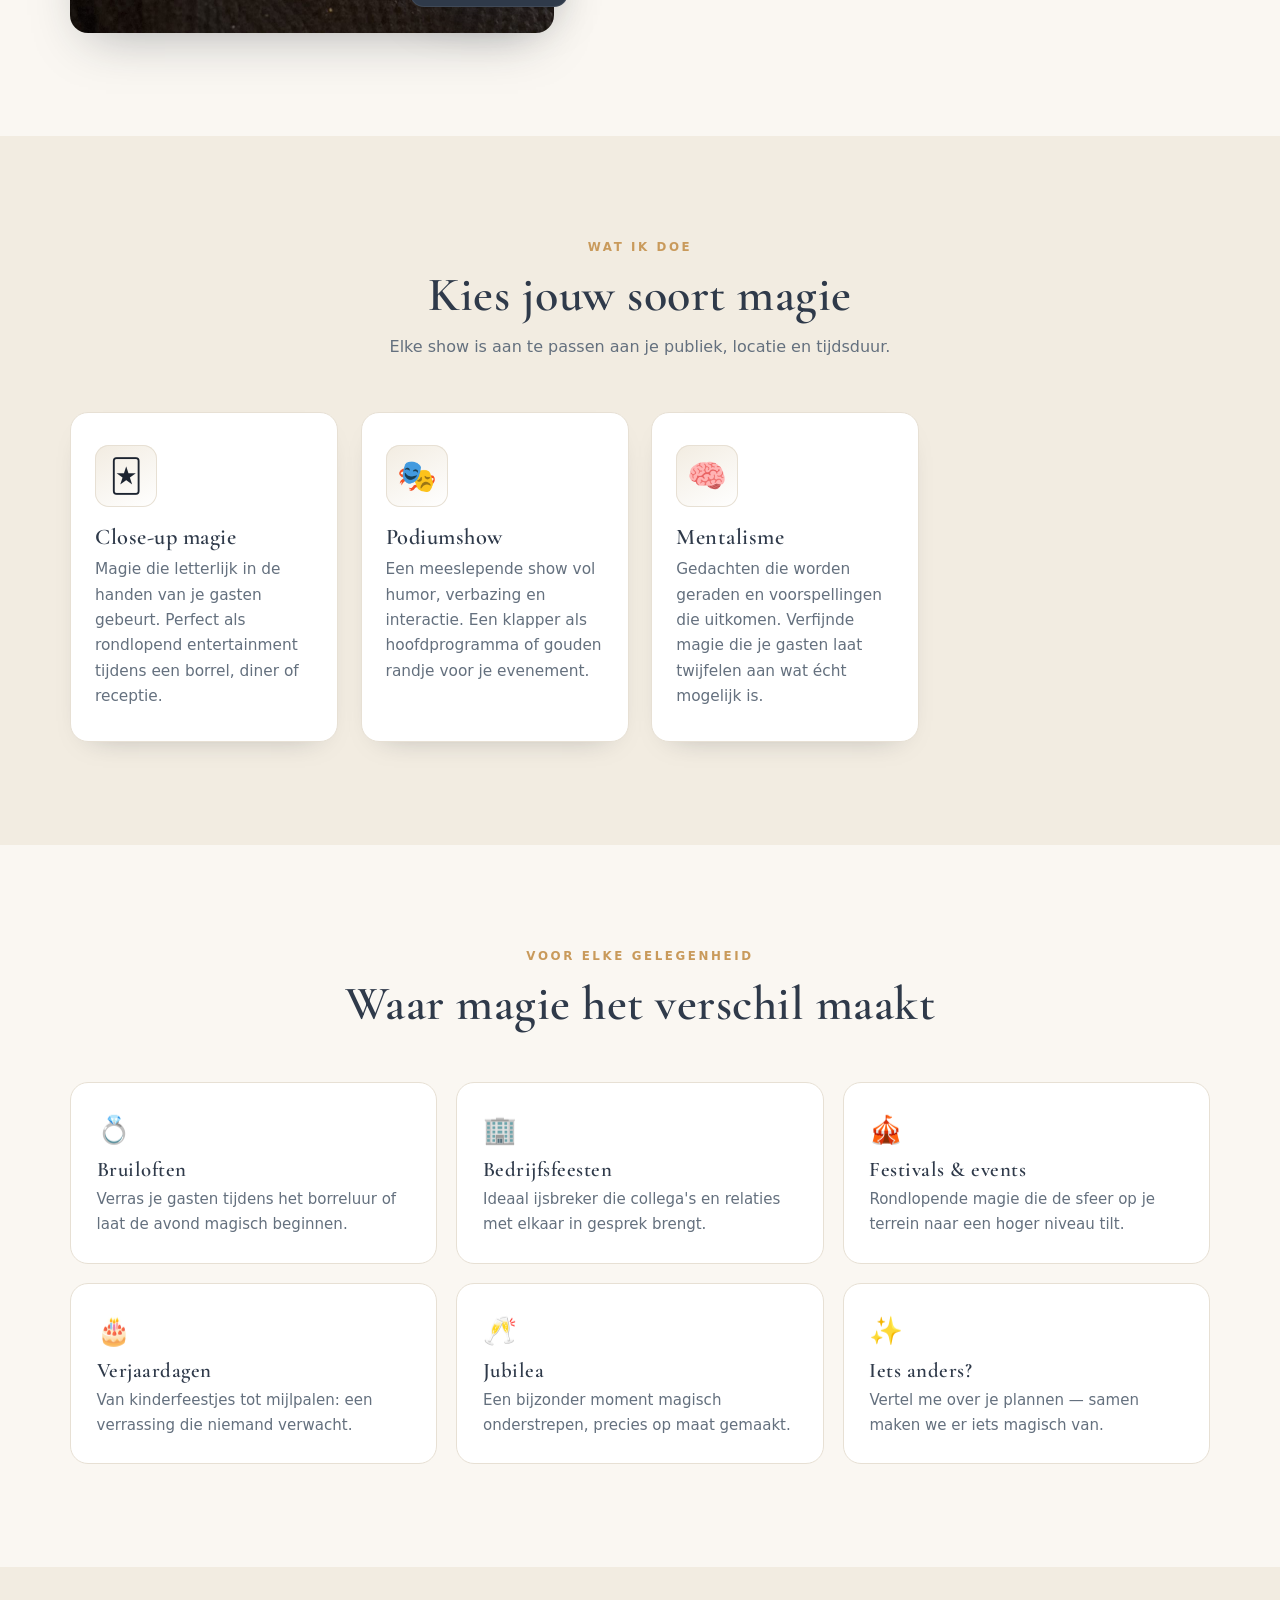
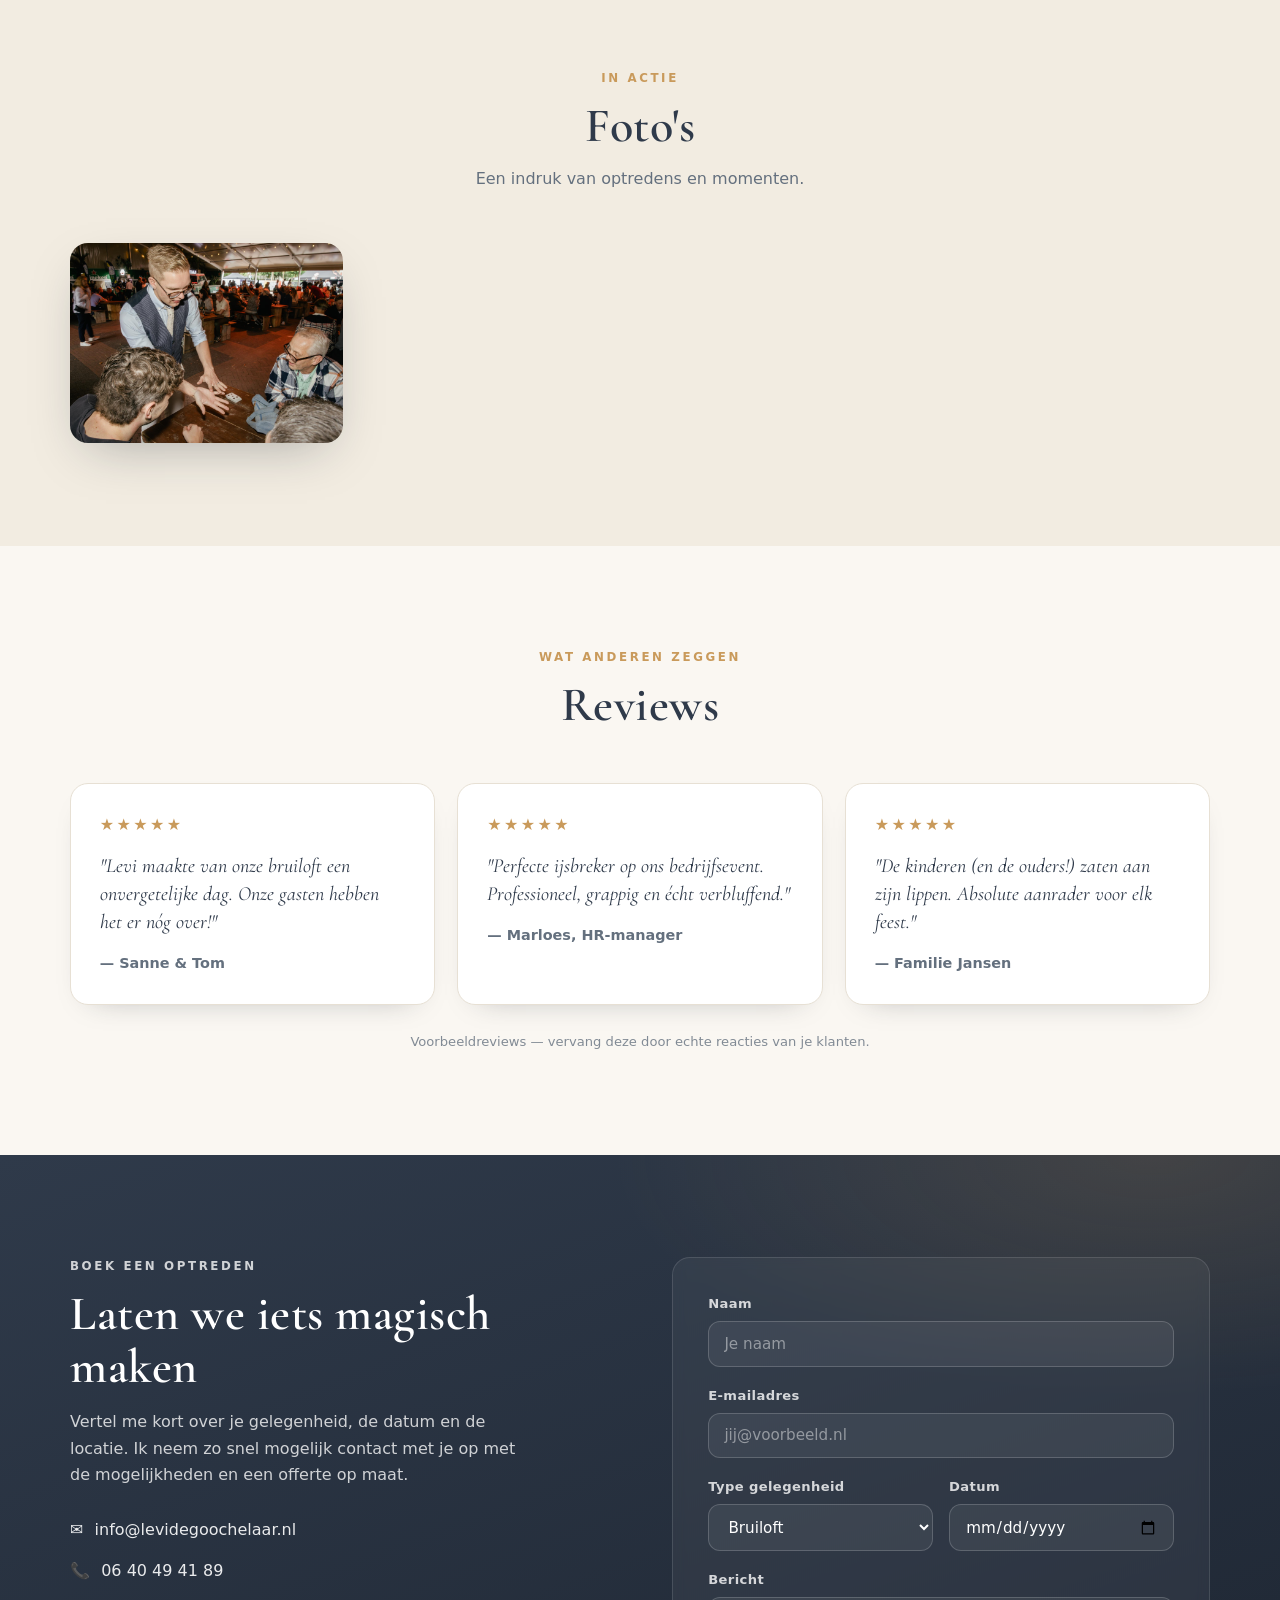
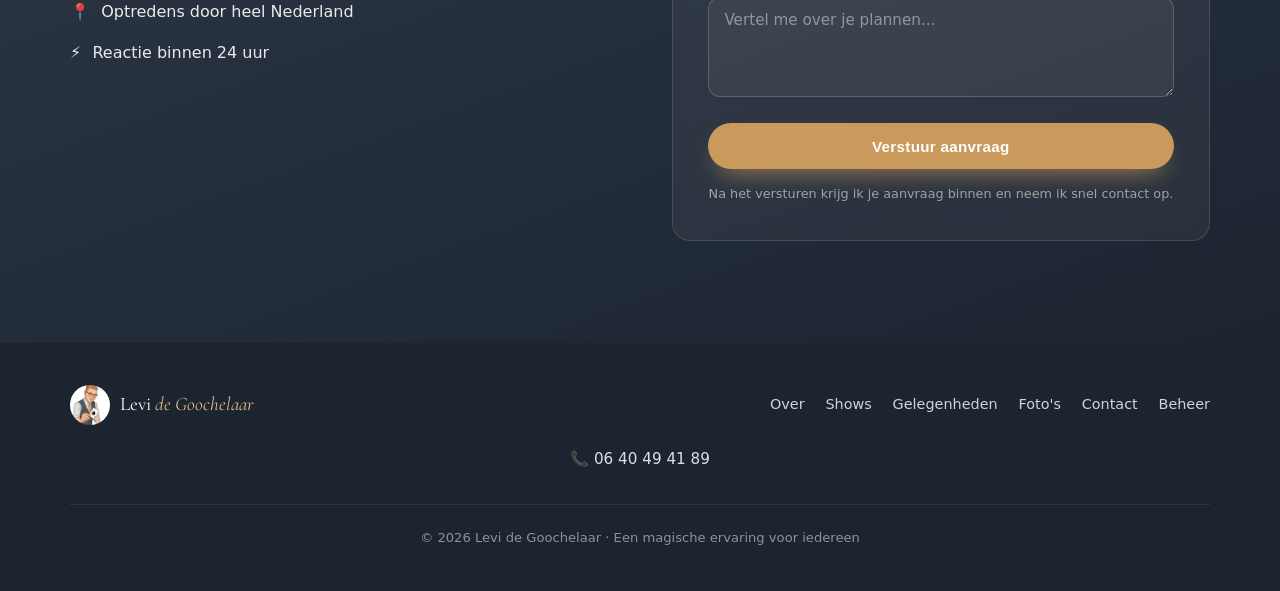
==== commit 6faa8c69: "Voeg telefoonnummer in footer en zwevende WhatsApp-knop toe WhatsApp-link leidt het internationale n" ====
--- a/index.html
+++ b/index.html
@@ -319,9 +319,17 @@
         <a href="#contact">Contact</a>
         <a href="/admin/" class="footer__admin">Beheer</a>
       </nav>
+      <p class="footer__contact"><span aria-hidden="true">📞</span> <a href="tel:0640494189" data-cms="contact.phone" data-cms-phone>06 40 49 41 89</a></p>
       <p class="footer__copy">&copy; <span id="year"></span> Levi de Goochelaar &middot; Een magische ervaring voor iedereen</p>
     </div>
   </footer>
+
+  <!-- Zwevende WhatsApp-knop -->
+  <a href="https://wa.me/31640494189" class="wa-float" target="_blank" rel="noopener" aria-label="Stuur een WhatsApp-bericht naar Levi" data-wa>
+    <svg viewBox="0 0 32 32" width="30" height="30" aria-hidden="true" focusable="false">
+      <path fill="currentColor" d="M16.003 3.2c-7.06 0-12.8 5.74-12.8 12.8 0 2.257.59 4.46 1.712 6.4L3.2 28.8l6.57-1.68a12.74 12.74 0 006.233 1.615h.005c7.06 0 12.8-5.74 12.8-12.8 0-3.42-1.332-6.635-3.75-9.052A12.71 12.71 0 0016.003 3.2zm0 23.36h-.004a10.6 10.6 0 01-5.4-1.48l-.387-.23-4.003 1.023 1.07-3.9-.252-.4a10.56 10.56 0 01-1.62-5.633c0-5.867 4.774-10.64 10.646-10.64a10.57 10.57 0 017.524 3.12 10.57 10.57 0 013.117 7.526c0 5.868-4.775 10.642-10.64 10.642zm5.836-7.97c-.32-.16-1.892-.933-2.185-1.04-.293-.107-.507-.16-.72.16-.213.32-.826 1.04-1.013 1.253-.187.213-.373.24-.693.08-.32-.16-1.35-.498-2.573-1.588-.95-.848-1.593-1.895-1.78-2.215-.187-.32-.02-.493.14-.652.144-.143.32-.373.48-.56.16-.187.213-.32.32-.533.107-.213.053-.4-.027-.56-.08-.16-.72-1.735-.986-2.375-.26-.624-.524-.54-.72-.55l-.613-.01c-.213 0-.56.08-.853.4-.293.32-1.12 1.094-1.12 2.669 0 1.575 1.147 3.096 1.307 3.31.16.213 2.256 3.445 5.466 4.83.764.33 1.36.527 1.824.674.767.244 1.464.21 2.016.127.615-.092 1.892-.773 2.16-1.52.267-.747.267-1.387.187-1.52-.08-.133-.293-.213-.613-.373z"/>
+    </svg>
+  </a>
 
   <!-- Verborgen hulpformulier: zorgt dat Netlify het contactformulier altijd
        herkent bij een deploy (officieel aanbevolen). Wordt nooit getoond of verstuurd. -->
--- a/styles.css
+++ b/styles.css
@@ -242,7 +242,30 @@
 .footer__links { display: flex; gap: 1.3rem; flex-wrap: wrap; }
 .footer__links a { font-size: .9rem; transition: color .2s; }
 .footer__links a:hover { color: var(--gold-soft); }
+.footer__contact { width: 100%; text-align: center; font-size: .95rem; }
+.footer__contact a { color: rgba(255,255,255,.85); font-weight: 500; transition: color .2s; }
+.footer__contact a:hover { color: var(--gold-soft); }
 .footer__copy { font-size: .82rem; color: rgba(255,255,255,.5); width: 100%; text-align: center; margin-top: .6rem; padding-top: 1.4rem; border-top: 1px solid rgba(255,255,255,.08); }
+
+/* ===== Zwevende WhatsApp-knop ===== */
+.wa-float {
+  position: fixed; right: 22px; bottom: 22px; z-index: 60;
+  width: 58px; height: 58px; border-radius: 50%;
+  display: grid; place-items: center;
+  background: #25d366; color: #fff;
+  box-shadow: 0 10px 26px -8px rgba(37, 211, 102, .7), 0 4px 10px rgba(0,0,0,.2);
+  transition: transform .2s ease, box-shadow .2s ease;
+}
+.wa-float:hover { transform: translateY(-3px) scale(1.05); box-shadow: 0 14px 30px -8px rgba(37, 211, 102, .85), 0 6px 12px rgba(0,0,0,.25); }
+.wa-float:active { transform: scale(.97); }
+.wa-float svg { display: block; }
+@media (max-width: 680px) {
+  .wa-float { right: 16px; bottom: 16px; width: 52px; height: 52px; }
+  .wa-float svg { width: 27px; height: 27px; }
+}
+@media (prefers-reduced-motion: reduce) {
+  .wa-float, .wa-float:hover { transition: none; transform: none; }
+}
 
 /* ===== Reveal animation (only when JS is active) ===== */
 .js .reveal { opacity: 0; transform: translateY(26px); transition: opacity .7s ease, transform .7s ease; }
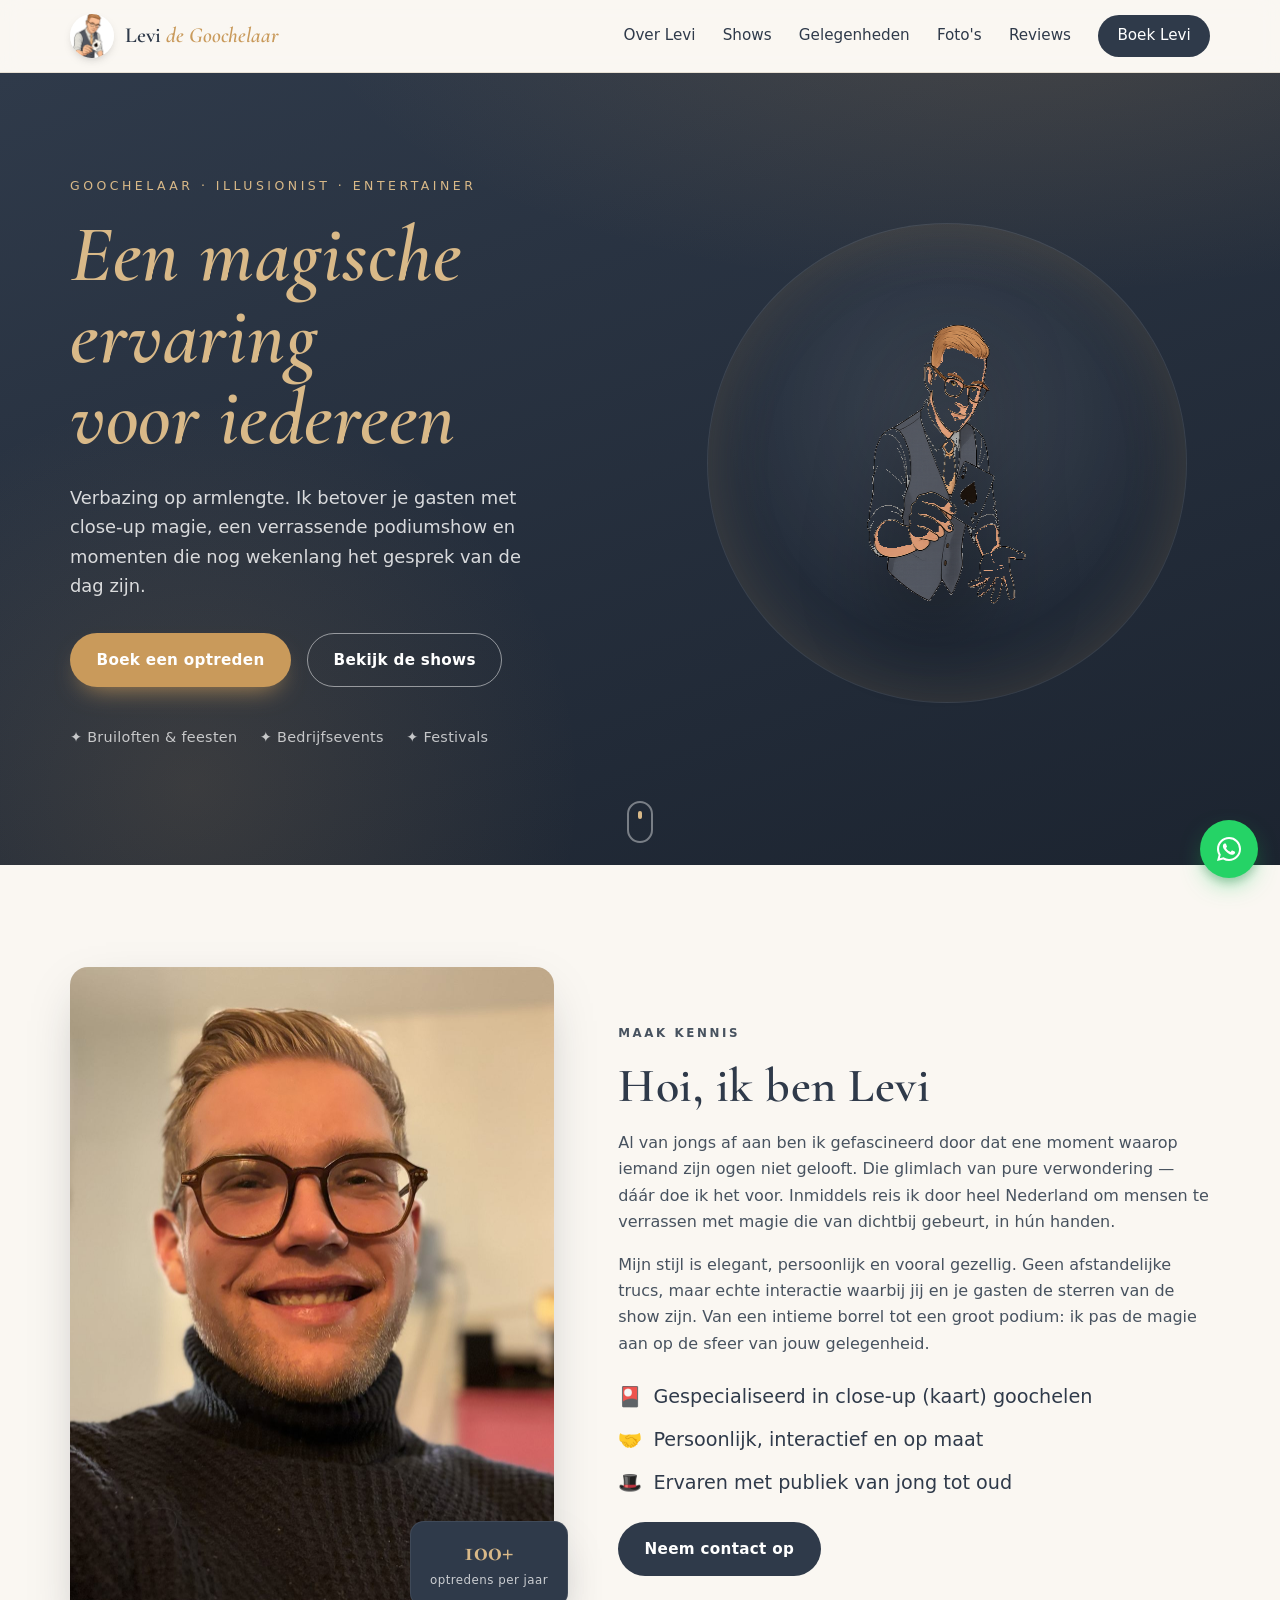
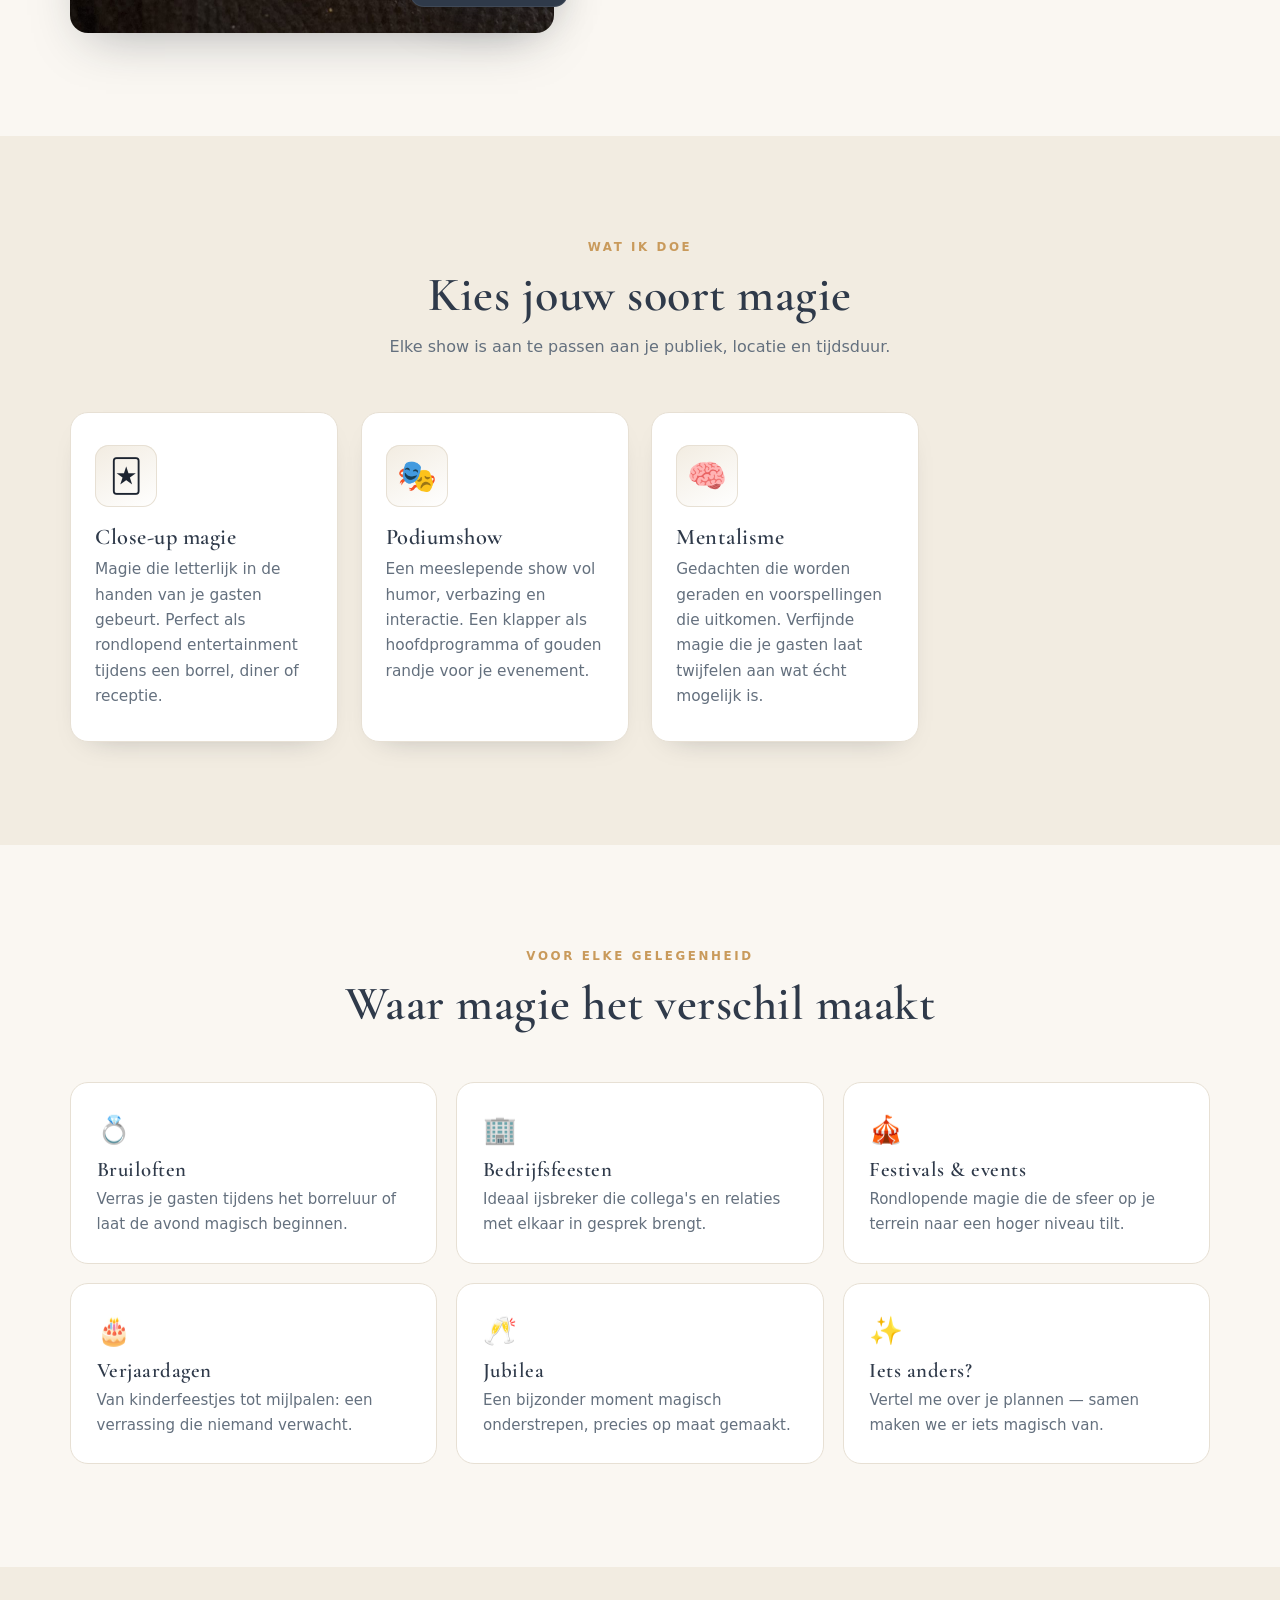
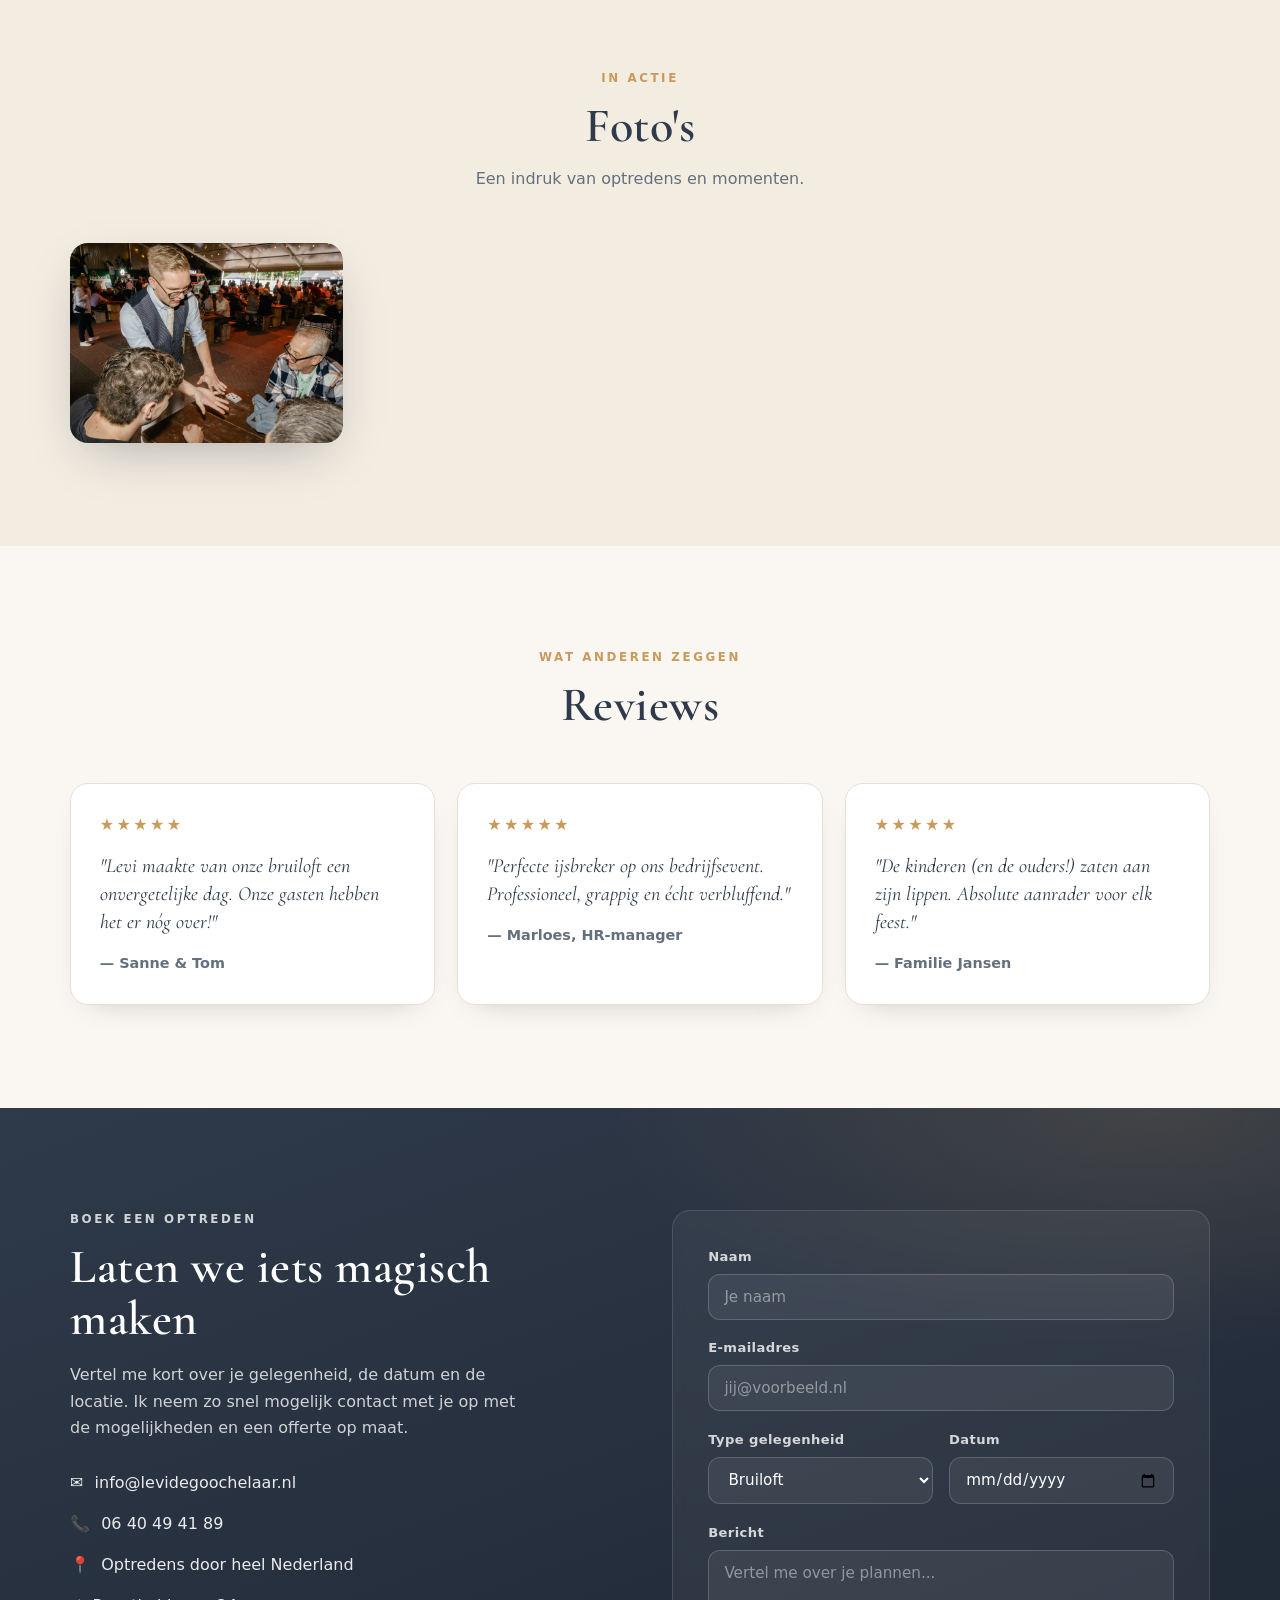
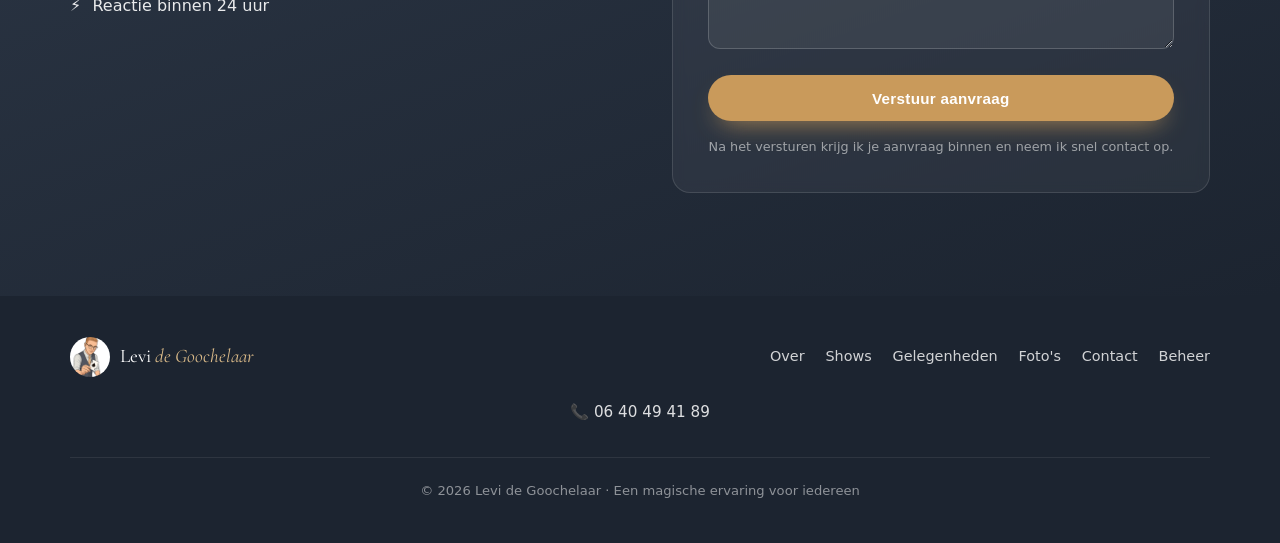
==== commit 4c897e15: "Verwijder voorbeeldreviews-notitie onder de reviews Co-Authored-By: Claude Opus 4.8 <noreply@anthrop" ====
--- a/index.html
+++ b/index.html
@@ -240,7 +240,6 @@
           <cite data-cms="reviews.items.2.author">— Familie Jansen</cite>
         </blockquote>
       </div>
-      <p class="reviews__note">Voorbeeldreviews — vervang deze door echte reacties van je klanten.</p>
     </div>
   </section>
 
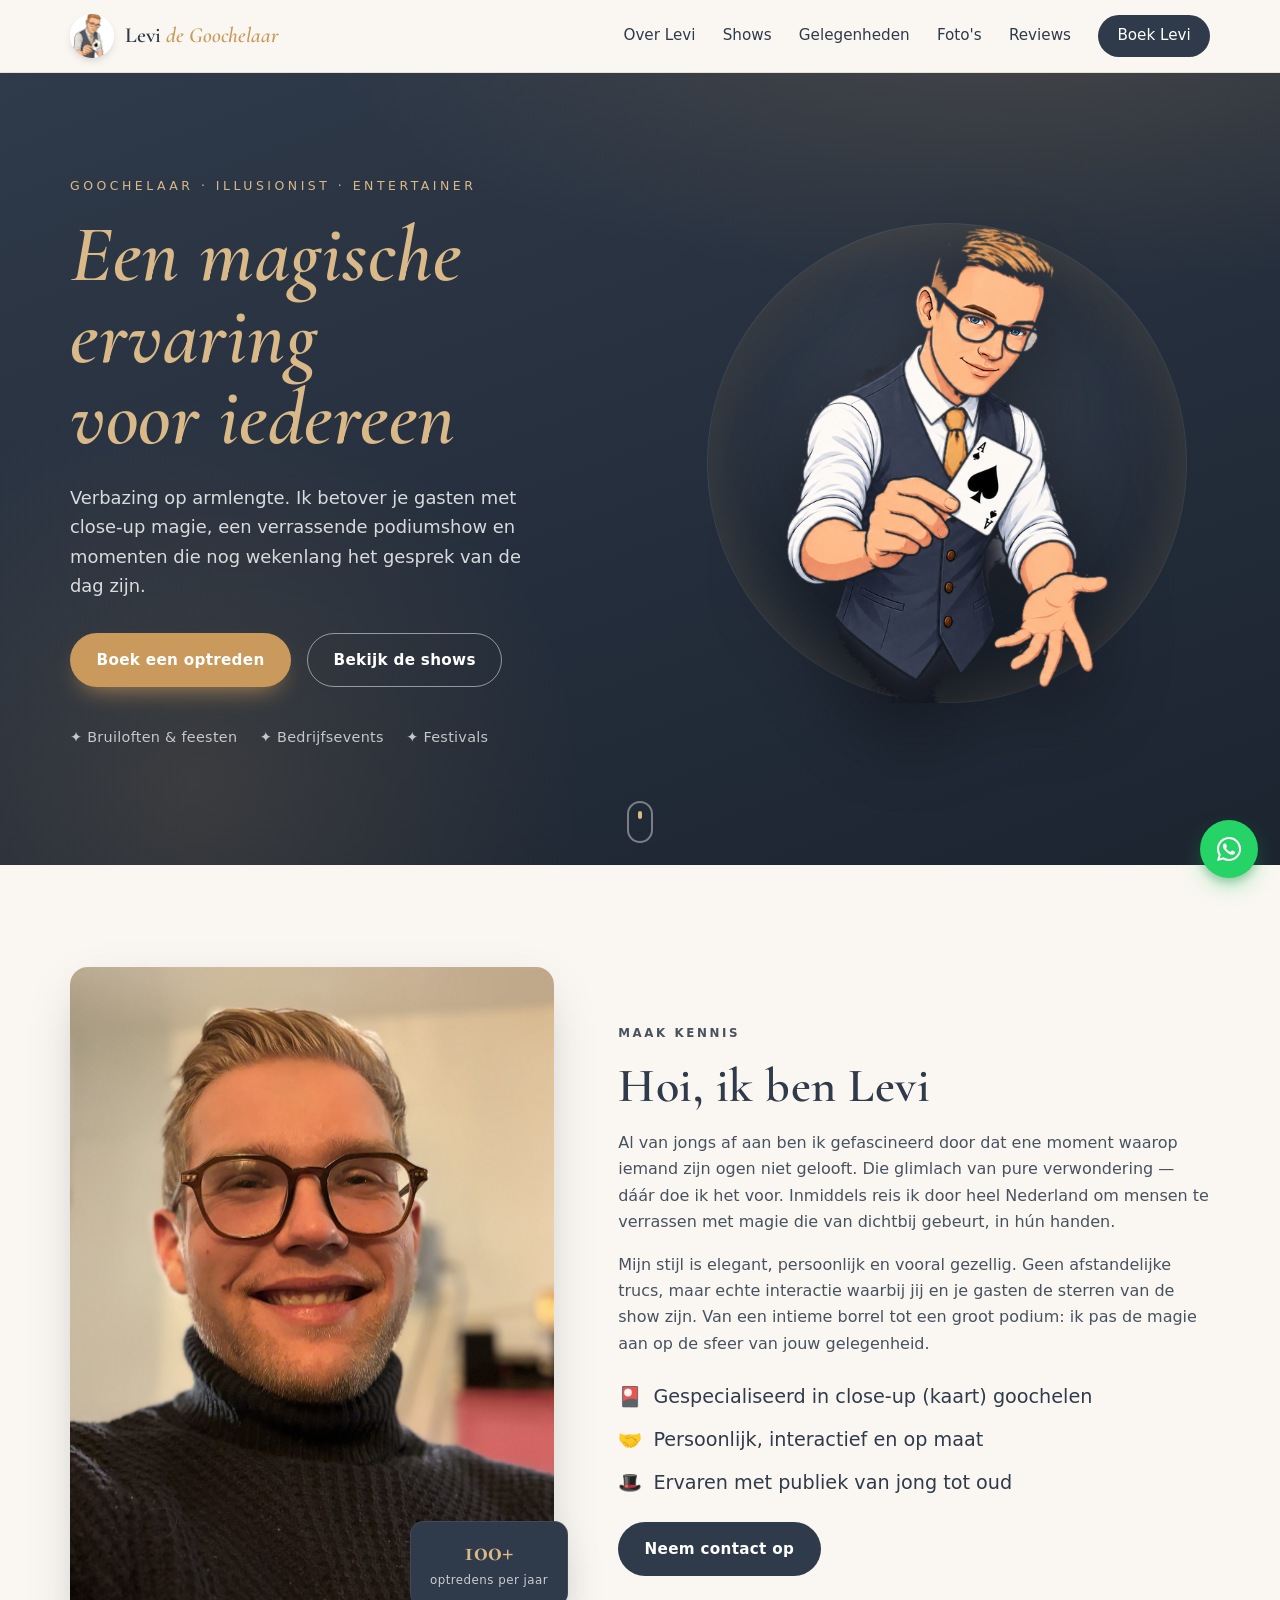
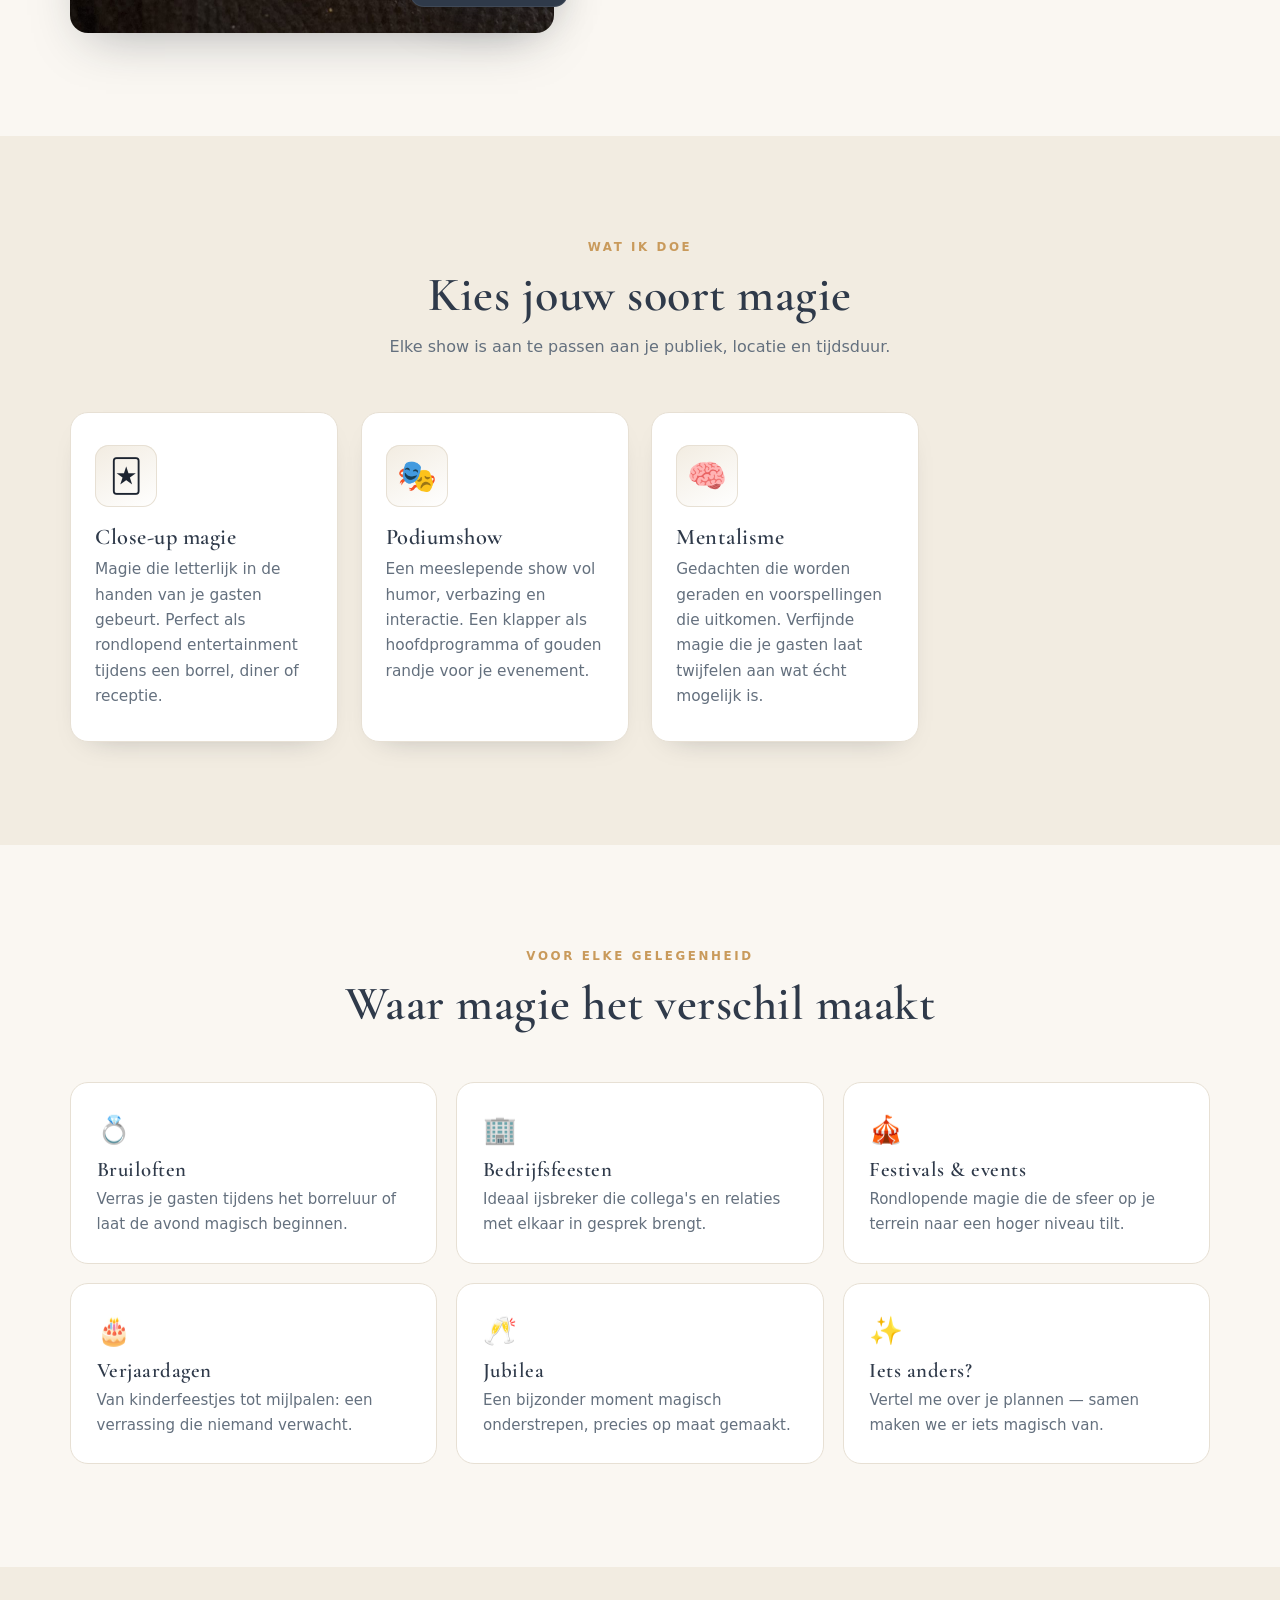
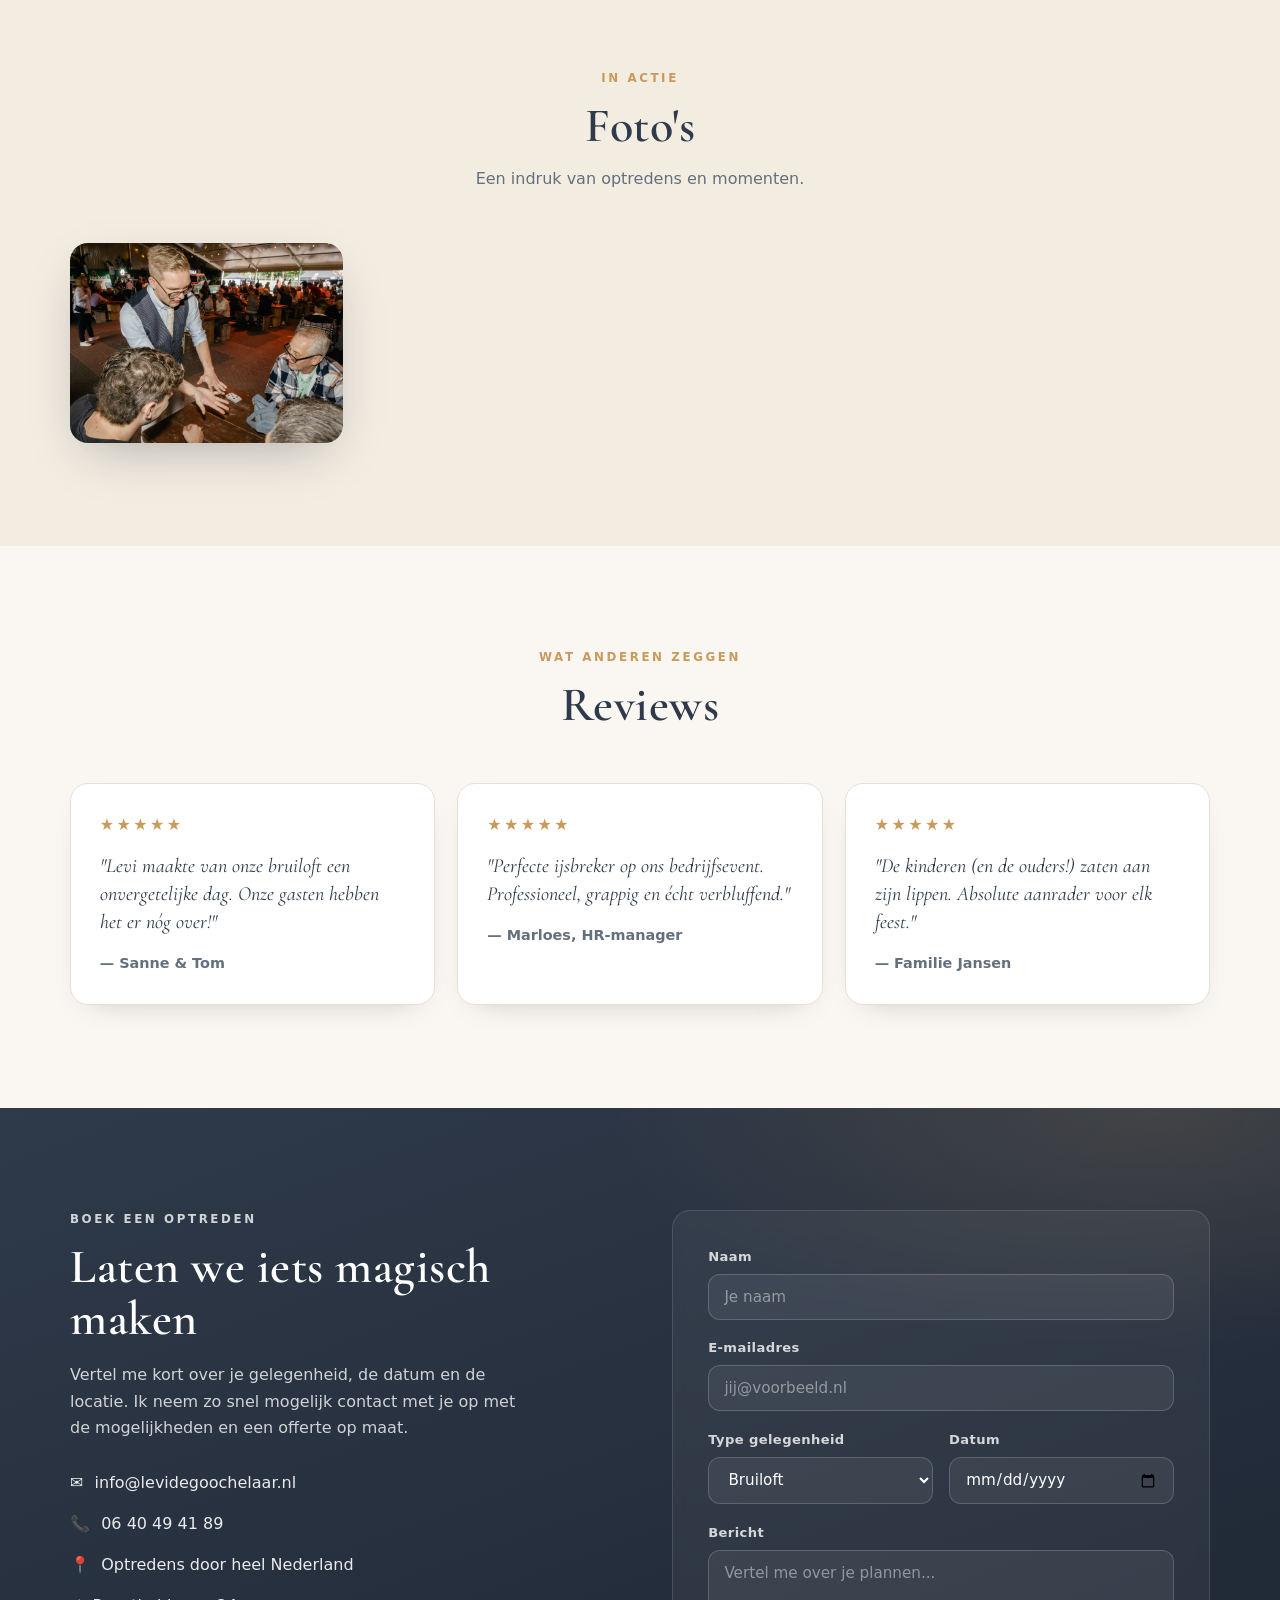
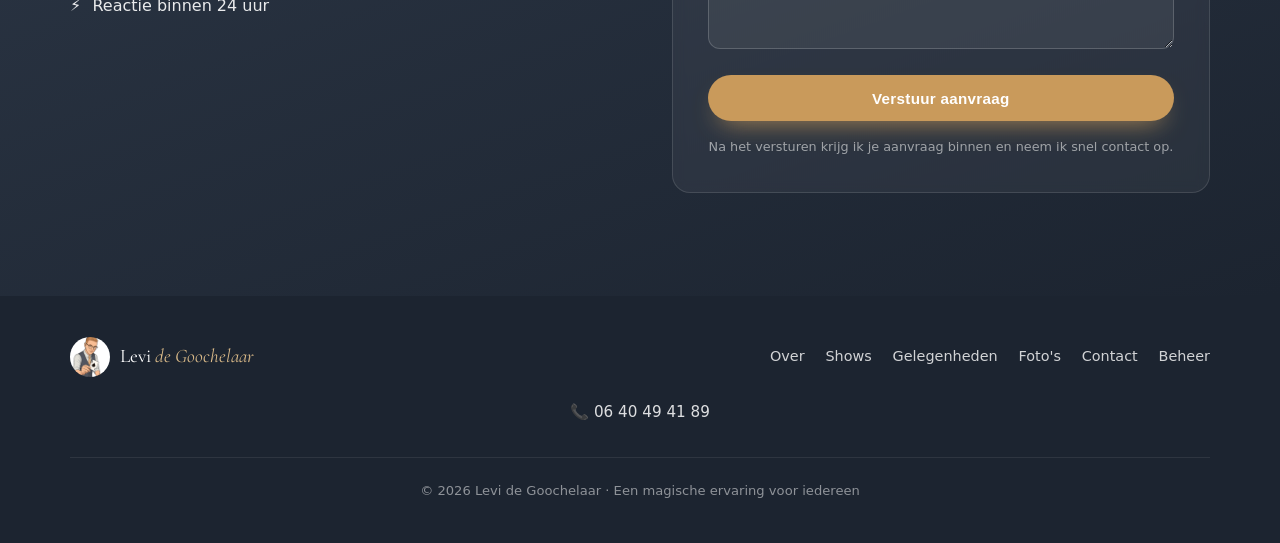
==== commit c0df1fa7: "Contactformulier: reCAPTCHA-spamfilter toevoegen Naast honeypot en Akismet nu ook een zichtbare reCA" ====
--- a/index.html
+++ b/index.html
@@ -297,6 +297,9 @@
           <label for="bericht">Bericht</label>
           <textarea id="bericht" name="Bericht" rows="4" placeholder="Vertel me over je plannen..."></textarea>
         </div>
+        <div class="field">
+          <div data-netlify-recaptcha="true"></div>
+        </div>
         <button type="submit" class="btn btn--gold btn--full">Verstuur aanvraag</button>
         <p class="contact__hint">Na het versturen krijg ik je aanvraag binnen en neem ik snel contact op.</p>
       </form>
--- a/styles.css
+++ b/styles.css
@@ -134,7 +134,11 @@
   box-shadow: inset 0 0 60px rgba(201,154,91,.18);
 }
 .hero__figure {
-  position: relative; width: min(26rem, 74vw);
+  position: relative;
+  width: auto; height: auto;
+  max-width: min(26rem, 74vw);
+  max-height: 30rem;
+  object-fit: contain;
   filter: drop-shadow(0 30px 40px rgba(0,0,0,.45));
   animation: floaty 6s ease-in-out infinite;
 }
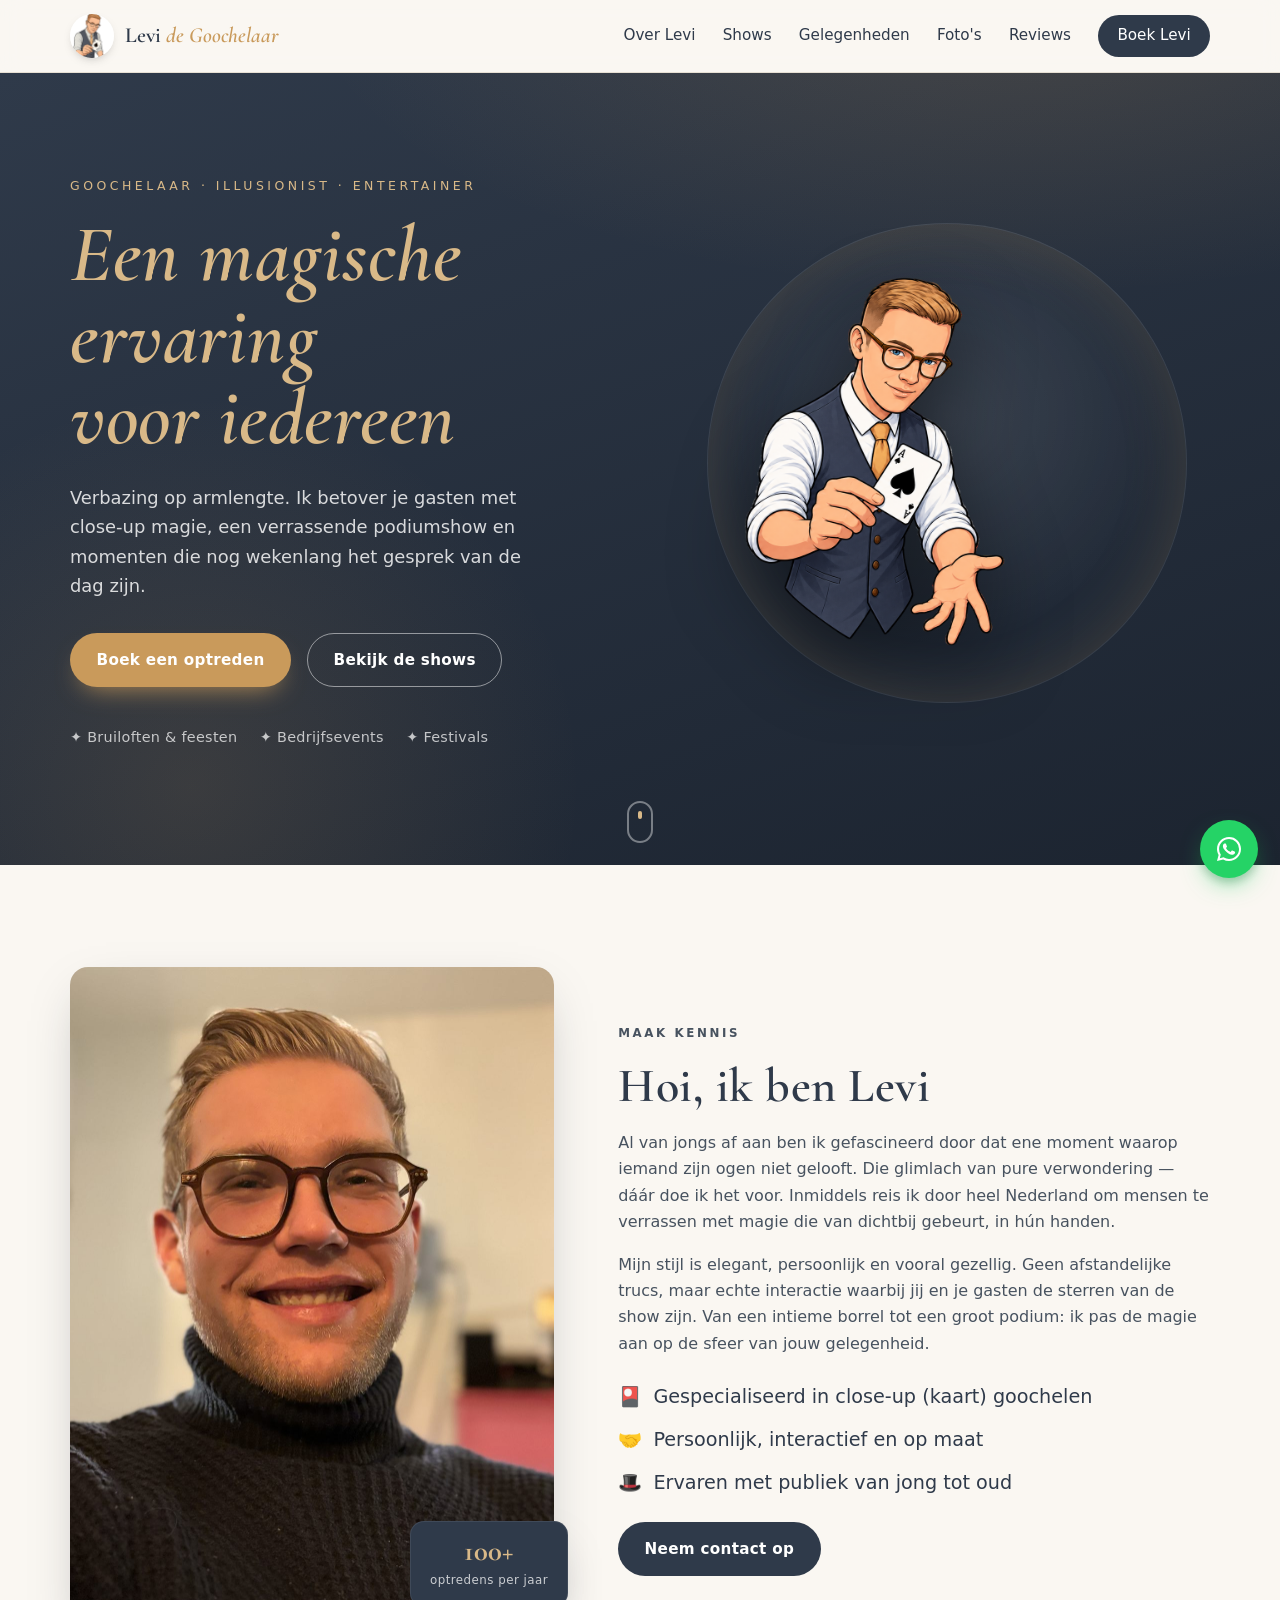
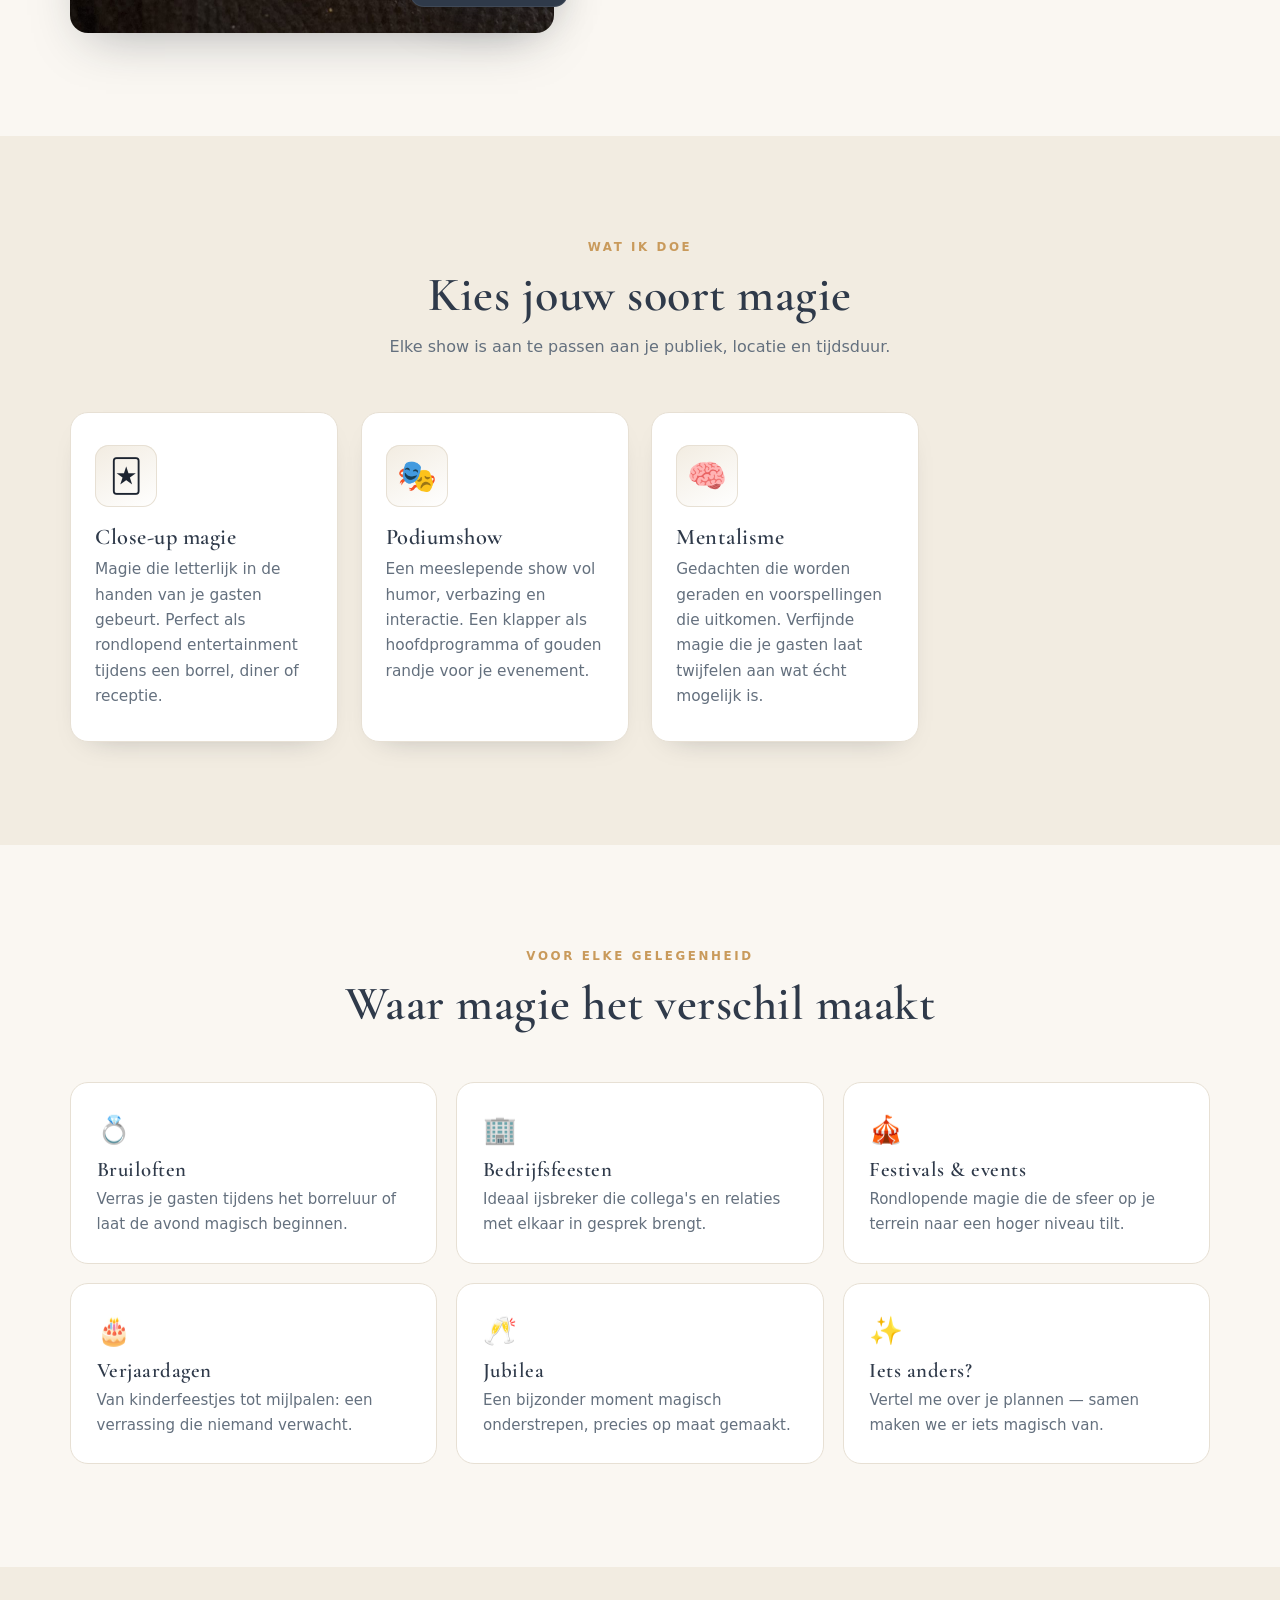
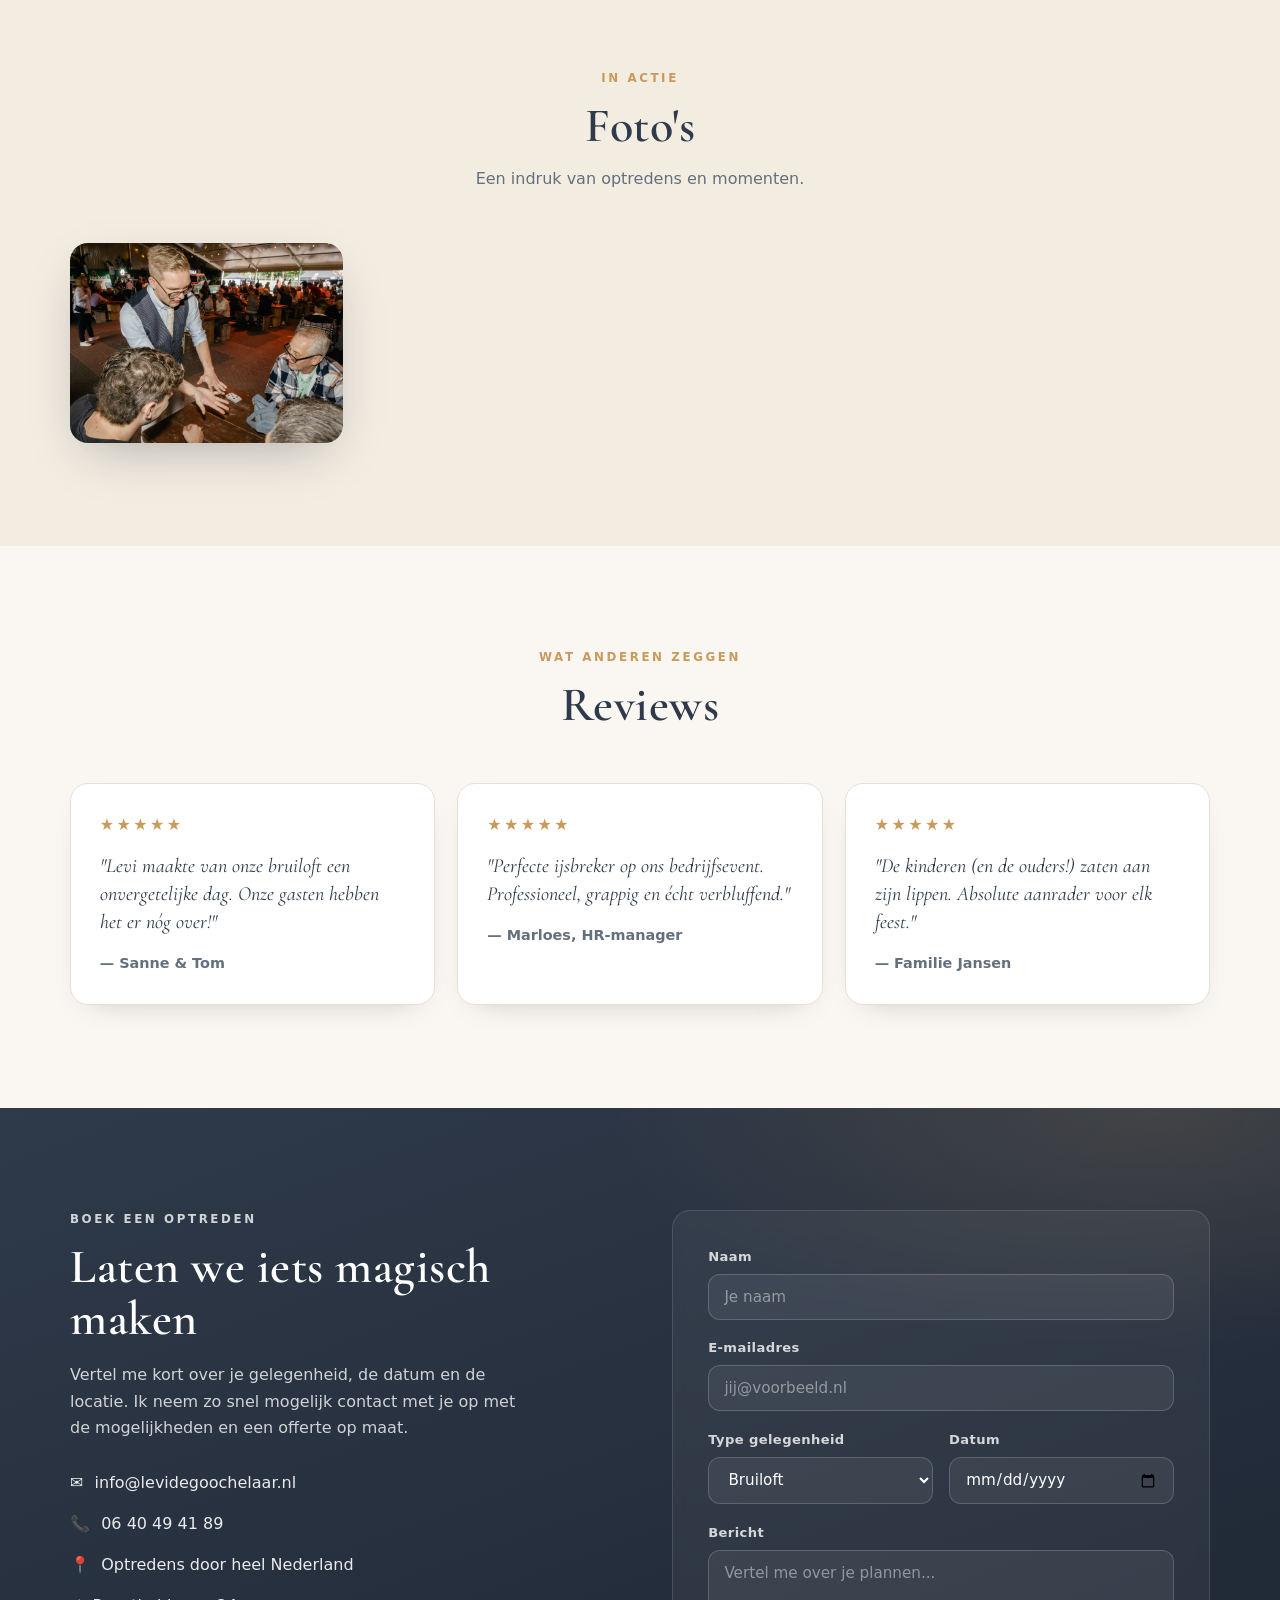
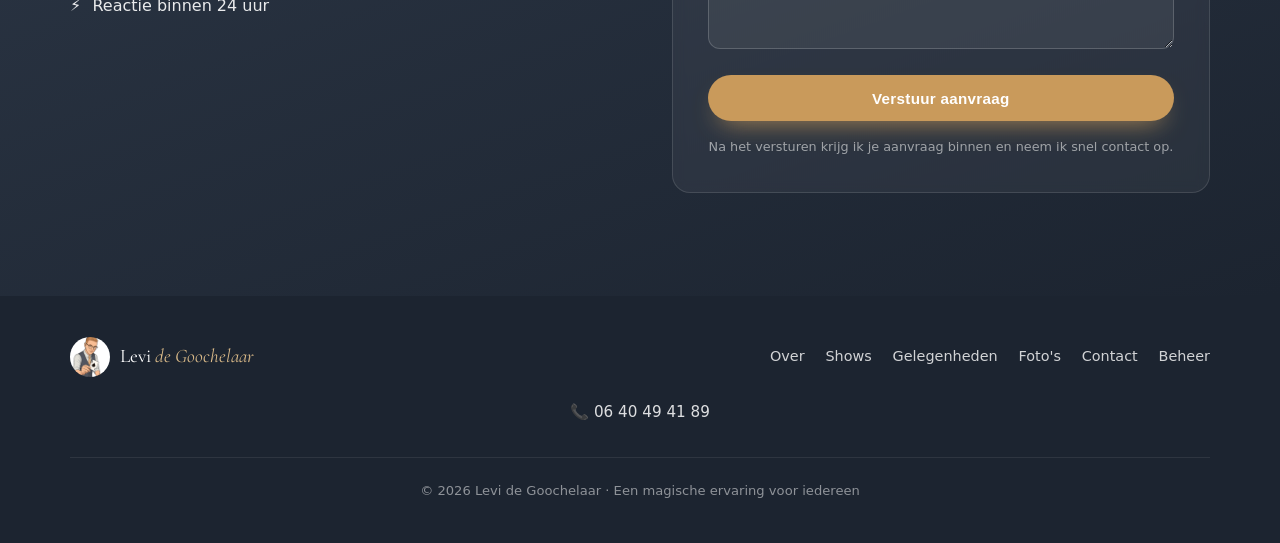
==== commit 1d936e97: "Verwijder reCAPTCHA van contactformulier reCAPTCHA blokkeerde inzendingen (kwamen niet meer binnen i" ====
--- a/index.html
+++ b/index.html
@@ -297,9 +297,6 @@
           <label for="bericht">Bericht</label>
           <textarea id="bericht" name="Bericht" rows="4" placeholder="Vertel me over je plannen..."></textarea>
         </div>
-        <div class="field">
-          <div data-netlify-recaptcha="true"></div>
-        </div>
         <button type="submit" class="btn btn--gold btn--full">Verstuur aanvraag</button>
         <p class="contact__hint">Na het versturen krijg ik je aanvraag binnen en neem ik snel contact op.</p>
       </form>
